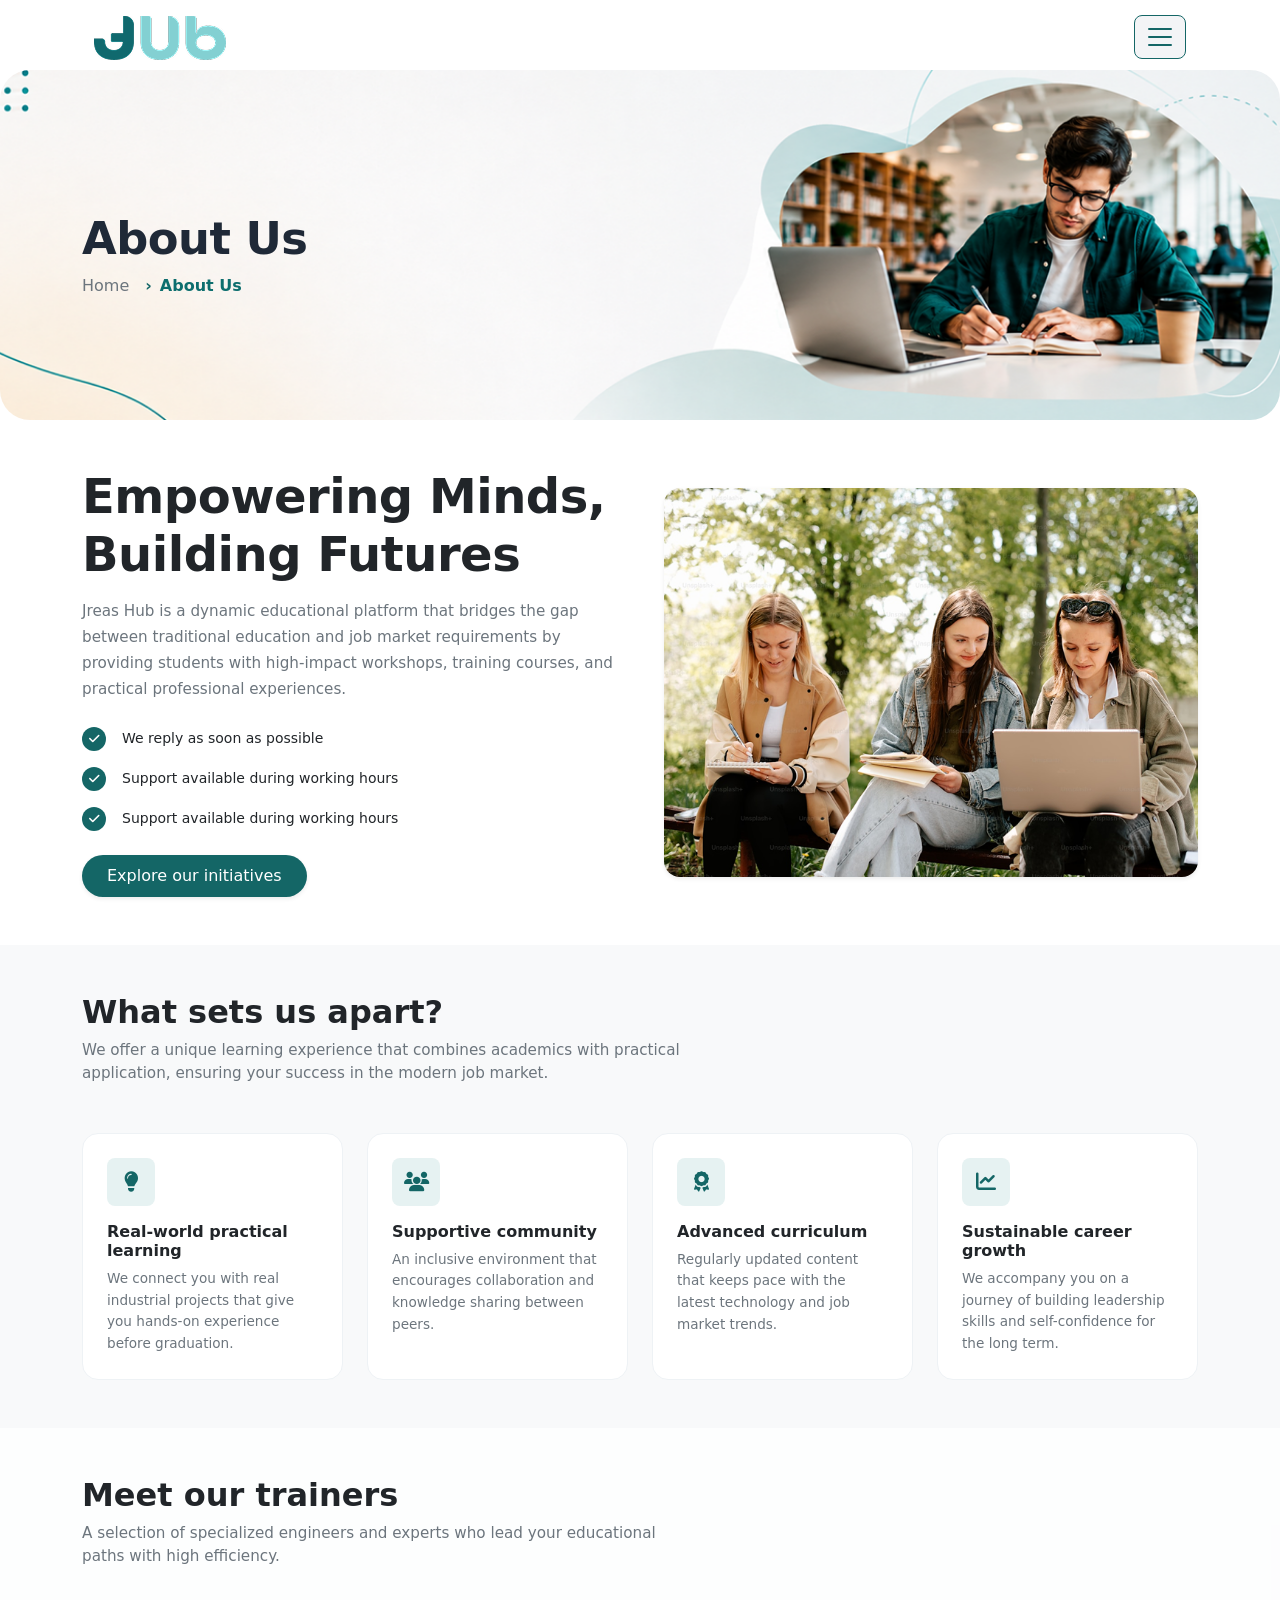
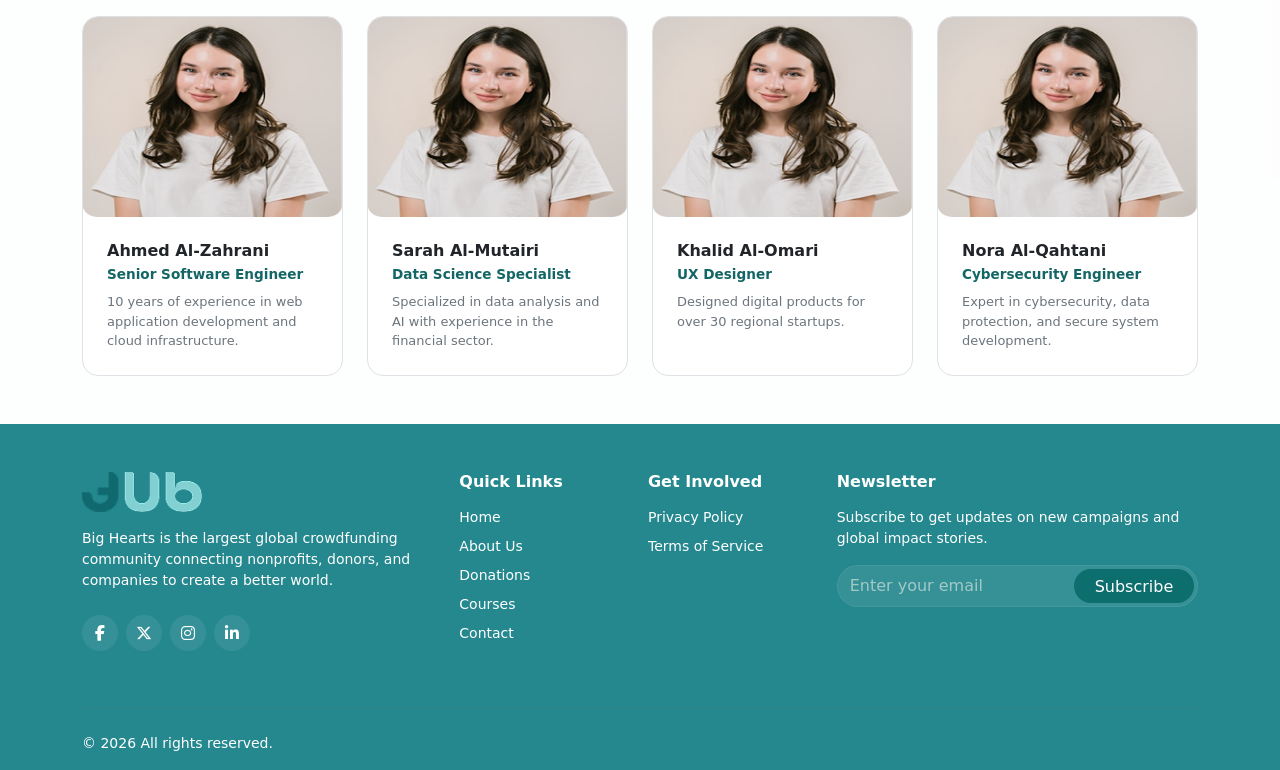
==== About.html @ 03d7b85f "laasst" ====
<!Doctype html>
<html>

<head>
	<title>JreasHub</title>
    <meta charset="utf-8">
    <link rel="stylesheet" href="https://cdnjs.cloudflare.com/ajax/libs/font-awesome/6.5.1/css/all.min.css" />
     <meta name="viewport"  content="width=device-width, initial-scale=1">
    <link rel="stylesheet" href="assets/css/bootstrap.min.css" type="text/css">
    	<link rel="stylesheet" href="assets/css/owl.carousel.min.css" type="text/css">

	<link rel="stylesheet" href="assets/css/style.css" type="text/css">

</head>

<body>
  <!-- back to top button-->
	<a class="backTop" href="##">
		<i class="fas fa-arrow-up"></i>
	</a>
  <!-- header Section -->
  <section class="header fixed-top ">
     <div class="container">
        <nav class="navbar navbar-expand-xxl navbar-dark">
          <div class="container-fluid">
            <a class="navbar-brand" href="index.html">
              <img src="assets/img/5 3.png" alt=""  class="d-inline-block align-text-top">
            </a>
            <button class="navbar-toggler" type="button" aria-label="Toggle navigation">
              <span class="navbar-toggler-icon"></span>
            </button>
            <div class="collapse navbar-collapse" id="navbarsExampleXxl">
              <ul class="navbar-nav m-auto mb-2 mb-xl-0">
                <li class="nav-item">
                  <a class="nav-link active" aria-current="page" href="index.html">Home</a>
                </li>
                <li class="nav-item">
                  <a class="nav-link" href="Donation.html">Donation</a>
                </li>
                <li class="nav-item dropdown">
                  <a 
                    class="nav-link dropdown-toggle custom-dropdown-toggle text-dark" 
                    href="#" 
                    id="servicesDropdown" 
                    role="button" 
                    data-bs-toggle="dropdown" 
                    aria-expanded="false"
                  >
                    Services
                    <i class="fa-solid fa-chevron-down ms-1 dropdown-icon" style="font-size: 0.8em;"></i>  
                  </a>
                  <ul class="dropdown-menu custom-dropdown-menu border-0 shadow-sm rounded-3" aria-labelledby="servicesDropdown">
                    <li><a class="dropdown-item py-2 px-3" href="cources.html">Courses</a></li>
                    <li><a class="dropdown-item py-2 px-3" href="workshops.html">Workshops</a></li>
                    <li><a class="dropdown-item py-2 px-3" href="university-training.html">University Training</a></li>
                    <li><a class="dropdown-item py-2 px-3" href="initiatives.html">Initiatives</a></li>
                  </ul>
                </li>
                <li class="nav-item">
                  <a class="nav-link" href="About.html">About Us</a>
                </li>
                <li class="nav-item">
                  <a class="nav-link" href="Contact.html">Contact</a>
                </li>
              
              </ul>
              <div class=" nav-icon d-flex align-items-center justify-content-center gap-3">
        
                <div class="search-container position-relative d-flex align-items-center">
                  <input type="text" class="search-input-field form-control rounded-pill ps-3 pe-4" id="searchInputField" placeholder="Search...">
                  
                  <button class="search-action-btn border-0 shadow-none" id="searchTriggerBtn" type="button" aria-label="Search">
                    <i class="fa-solid fa-magnifying-glass"></i>
                  </button>
                </div>

                  <!-- lan -->
                  <div class="dropdown language-dropdown">
                    <button class="lang-action-btn border-0 shadow-none dropdown-toggle" type="button" id="languageDropdown" data-bs-toggle="dropdown" aria-expanded="false" aria-label="Change Language">
                      <i class="fa-solid fa-globe"></i>
                    </button>
                    <ul class="dropdown-menu custom-lang-menu border-0 shadow-sm rounded-3 mt-2" aria-labelledby="languageDropdown">
                      <li><a class="dropdown-item py-1 px-2 fs-9" href="#">English</a></li>
                      <li><a class="dropdown-item py-1 px-2 fs-9" href="#">العربية</a></li>
                    </ul>
                  </div>
                  <!-- login/signup -->
                  <a href="#" class="d-flex align-items-center gap-2 text-decoration-none text-dark ms-1 me-2">
                    <img src="assets/img/Ellipse 1.png" alt="User Profile" class="rounded-circle object-fit-cover" >
                    <span class="fw-medium small">Sign in</span>
                  </a>

                  <!-- (Donate Button) -->
                  <a href="#" class="btn btn-teal px-4 py-2 rounded-pill fw-medium">
                    Donate
                  </a>

                </div>
            </div>
          </div>
        </nav>
     </div>
  </section>
<!--  -->
   <section class="courses-banner ">
      <div class="container">
        <div class="row align-items-center justify-content-between rounded-4 position-relative overflow-hidden">        
          <div class="col-lg-12">
            <h1>About Us </h1>
            <nav aria-label="breadcrumb">
              <ol class="breadcrumb mb-0">
                <li class="breadcrumb-item"><a href="index.html" class="text-decoration-none text-muted">Home</a></li>
                <li class="breadcrumb-item active text-teal fw-semibold" style="color: #146666;" aria-current="page">About Us</li>
              </ol>
            </nav>
          </div>
        </div>
      </div>
   </section>
<!--  -->
<section class="about-top py-5">
  <div class="container">
    <div class="row align-items-center justify-content-between g-5">
      
      <div class="col-lg-6">
        <h1 class="about-title fw-bold display-5 mb-3">
          Empowering Minds, Building Futures
        </h1>
        <p class="about-description mb-4">
          Jreas Hub is a dynamic educational platform that bridges the gap between traditional education and job market requirements by providing students with high-impact workshops, training courses, and practical professional experiences.
        </p>
        
        <ul class="about-features list-unstyled mb-4 d-flex flex-column gap-3">
          <li class="d-flex align-items-center gap-3">
            <span class="icon-check d-flex align-items-center justify-content-center rounded-circle text-white flex-shrink-0">
              <i class="fa-solid fa-check"></i>
            </span>
            <span class="feature-text fw-medium small">We reply as soon as possible</span>
          </li>
          <li class="d-flex align-items-center gap-3">
            <span class="icon-check d-flex align-items-center justify-content-center rounded-circle text-white flex-shrink-0">
              <i class="fa-solid fa-check"></i>
            </span>
            <span class="feature-text fw-medium small">Support available during working hours</span>
          </li>
          <li class="d-flex align-items-center gap-3">
            <span class="icon-check d-flex align-items-center justify-content-center rounded-circle text-white flex-shrink-0">
              <i class="fa-solid fa-check"></i>
            </span>
            <span class="feature-text fw-medium small">Support available during working hours</span>
          </li>
        </ul>

        <div>
          <a href="initiatives.html" class="btn about-explore-btn text-white px-4 py-2 rounded-pill fw-medium shadow-sm">
            Explore our initiatives
          </a>
        </div>
      </div>

      <div class="col-lg-6">
        <div class="about-image-wrapper position-relative">
          <img src="assets/img/Frame 1597883364.png" alt="Team working together" class="img-fluid rounded-4 shadow-sm w-100 object-fit-cover">
        </div>
      </div>

    </div>
  </div>
</section>
<!--  -->
<section class="card-about py-5 bg-light bg-opacity-25">
  <div class="container">
    
    <div class="mb-5">
      <h2 class="fw-bold text-dark mb-2">What sets us apart?</h2>
      <p class="text-muted" style="max-width: 600px; font-size: 0.95rem;">
        We offer a unique learning experience that combines academics with practical application, ensuring your success in the modern job market.
      </p>
    </div>

    <div class="row g-4">
      
      <div class="col-md-6 col-lg-3">
        <div class="feature-card bg-white rounded-4 p-4 border h-100 d-flex flex-column justify-content-between">
          <div>
            <div class="rounded-3 d-flex align-items-center justify-content-center mb-3" style="width: 48px; height: 48px; background-color: #e6f2f2; color: #146666;">
              <i class="fa-solid fa-lightbulb fs-5"></i>
            </div>
            <h5 class="fw-bold text-dark mb-2 fs-6">Real-world practical learning</h5>
            <p class="text-muted mb-0" style="font-size: 0.85rem; line-height: 1.6;">
              We connect you with real industrial projects that give you hands-on experience before graduation.
            </p>
          </div>
        </div>
      </div>

      <div class="col-md-6 col-lg-3">
        <div class="feature-card bg-white rounded-4 p-4 border h-100 d-flex flex-column justify-content-between">
          <div>
            <div class="rounded-3 d-flex align-items-center justify-content-center mb-3" style="width: 48px; height: 48px; background-color: #e6f2f2; color: #146666;">
              <i class="fa-solid fa-users fs-5"></i>
            </div>
            <h5 class="fw-bold text-dark mb-2 fs-6">Supportive community</h5>
            <p class="text-muted mb-0" style="font-size: 0.85rem; line-height: 1.6;">
              An inclusive environment that encourages collaboration and knowledge sharing between peers.
            </p>
          </div>
        </div>
      </div>

      <div class="col-md-6 col-lg-3">
        <div class="feature-card bg-white rounded-4 p-4 border h-100 d-flex flex-column justify-content-between">
          <div>
            <div class="rounded-3 d-flex align-items-center justify-content-center mb-3" style="width: 48px; height: 48px; background-color: #e6f2f2; color: #146666;">
              <i class="fa-solid fa-award fs-5"></i>
            </div>
            <h5 class="fw-bold text-dark mb-2 fs-6">Advanced curriculum</h5>
            <p class="text-muted mb-0" style="font-size: 0.85rem; line-height: 1.6;">
              Regularly updated content that keeps pace with the latest technology and job market trends.
            </p>
          </div>
        </div>
      </div>

      <div class="col-md-6 col-lg-3">
        <div class="feature-card bg-white rounded-4 p-4 border h-100 d-flex flex-column justify-content-between">
          <div>
            <div class="rounded-3 d-flex align-items-center justify-content-center mb-3" style="width: 48px; height: 48px; background-color: #e6f2f2; color: #146666;">
              <i class="fa-solid fa-chart-line fs-5"></i>
            </div>
            <h5 class="fw-bold text-dark mb-2 fs-6">Sustainable career growth</h5>
            <p class="text-muted mb-0" style="font-size: 0.85rem; line-height: 1.6;">
              We accompany you on a journey of building leadership skills and self-confidence for the long term.
            </p>
          </div>
        </div>
      </div>

    </div>
  </div>
</section>
<!--  -->
<section class="our-trainers py-5 bg-light bg-opacity-25">
  <div class="container">
    
    <div class="mb-5">
      <h2 class="fw-bold text-dark mb-2">Meet our trainers</h2>
      <p class="text-muted" style="max-width: 600px; font-size: 0.95rem;">
        A selection of specialized engineers and experts who lead your educational paths with high efficiency.
      </p>
    </div>

    <div class="row g-4">
      
      <div class="col-md-6 col-lg-3">
        <div class="feature-card bg-white rounded-4 overflow-hidden border h-100 d-flex flex-column justify-content-between">
          <div>
            <div class="trainer-img-wrapper" style="height: 200px; overflow: hidden;">
              <img src="assets/img/Frame 2147228908.png" alt="Ahmed Al-Zahrani" class="w-100 h-100 object-fit-cover">
            </div>
            <div class="p-4">
              <h5 class="fw-bold text-dark mb-1 fs-6">Ahmed Al-Zahrani</h5>
              <p class="mb-2" style="color: #146666; font-size: 0.85rem; font-weight: 600;">Senior Software Engineer</p>
              <p class="text-muted mb-0" style="font-size: 0.81rem; line-height: 1.5;">
                10 years of experience in web application development and cloud infrastructure.
              </p>
            </div>
          </div>
        </div>
      </div>

      <!-- المدربة الثانية -->
      <div class="col-md-6 col-lg-3">
        <div class="feature-card bg-white rounded-4 overflow-hidden border h-100 d-flex flex-column justify-content-between">
          <div>
            <div class="trainer-img-wrapper" style="height: 200px; overflow: hidden;">
              <img src="assets/img/Frame 2147228908.png" alt="Sarah Al-Mutairi" class="w-100 h-100 object-fit-cover">
            </div>
            <div class="p-4">
              <h5 class="fw-bold text-dark mb-1 fs-6">Sarah Al-Mutairi</h5>
              <p class="mb-2" style="color: #146666; font-size: 0.85rem; font-weight: 600;">Data Science Specialist</p>
              <p class="text-muted mb-0" style="font-size: 0.81rem; line-height: 1.5;">
                Specialized in data analysis and AI with experience in the financial sector.
              </p>
            </div>
          </div>
        </div>
      </div>

      <!-- المدرب الثالث -->
      <div class="col-md-6 col-lg-3">
        <div class="feature-card bg-white rounded-4 overflow-hidden border h-100 d-flex flex-column justify-content-between">
          <div>
            <div class="trainer-img-wrapper" style="height: 200px; overflow: hidden;">
              <img src="assets/img/Frame 2147228908.png" alt="Khalid Al-Omari" class="w-100 h-100 object-fit-cover">
            </div>
            <div class="p-4">
              <h5 class="fw-bold text-dark mb-1 fs-6">Khalid Al-Omari</h5>
              <p class="mb-2" style="color: #146666; font-size: 0.85rem; font-weight: 600;">UX Designer</p>
              <p class="text-muted mb-0" style="font-size: 0.81rem; line-height: 1.5;">
                Designed digital products for over 30 regional startups.
              </p>
            </div>
          </div>
        </div>
      </div>

      <!-- المدربة الرابعة -->
      <div class="col-md-6 col-lg-3">
        <div class="feature-card bg-white rounded-4 overflow-hidden border h-100 d-flex flex-column justify-content-between">
          <div>
            <div class="trainer-img-wrapper" style="height: 200px; overflow: hidden;">
              <img src="assets/img/Frame 2147228908.png" alt="Nora Al-Qahtani" class="w-100 h-100 object-fit-cover">
            </div>
            <div class="p-4">
              <h5 class="fw-bold text-dark mb-1 fs-6">Nora Al-Qahtani</h5>
              <p class="mb-2" style="color: #146666; font-size: 0.85rem; font-weight: 600;">Cybersecurity Engineer</p>
              <p class="text-muted mb-0" style="font-size: 0.81rem; line-height: 1.5;">
                Expert in cybersecurity, data protection, and secure system development.
              </p>
            </div>
          </div>
        </div>
      </div>

    </div>
  </div>
</section>
  <!-- footer -->
  <footer class="footer-section bg-dark-teal text-white pt-5 pb-3">
    <div class="container">
      <div class="row g-3 mb-5">
        
        <!-- العمود الأول: اللوجو والوصف -->
        <div class="col-lg-4 col-md-6">
          <div class="footer-brand mb-3 d-flex align-items-center gap-2">
            <img src="assets/img/5 3.png" alt="Pan Logo" height="40" class="object-fit-contain">
          </div>
          <p class="text-light-teal small mb-4 pe-lg-3">
            Big Hearts is the largest global crowdfunding community connecting nonprofits, donors, and companies to create a better world.
          </p>
          <!-- وسائل التواصل الاجتماعي -->
          <div class="d-flex gap-2">
            <a href="#" class="social-icon-btn"><i class="fa-brands fa-facebook-f"></i></a>
            <a href="#" class="social-icon-btn"><i class="fa-brands fa-x-twitter"></i></a>
            <a href="#" class="social-icon-btn"><i class="fa-brands fa-instagram"></i></a>
            <a href="#" class="social-icon-btn"><i class="fa-brands fa-linkedin-in"></i></a>
          </div>
        </div>

        <!-- العمود الثاني: روابط سريعة -->
        <div class="col-lg-2 col-md-6 col-6">
          <h5 class="fw-bold mb-3 text-white fs-6">Quick Links</h5>
          <ul class="list-unstyled footer-links small">
            <li class="mb-2"><a href="#">Home</a></li>
            <li class="mb-2"><a href="#">About Us</a></li>
            <li class="mb-2"><a href="#">Donations</a></li>
            <li class="mb-2"><a href="#">Courses</a></li>
            <li class="mb-2"><a href="#">Contact</a></li>
          </ul>
        </div>

        <!-- العمود الثالث: حملات التبرع / الدعم -->
        <div class="col-lg-2 col-md-6 col-6">
          <h5 class="fw-bold mb-3 text-white fs-6">Get Involved</h5>
          <ul class="list-unstyled footer-links small">
            <li class="mb-2"><a href="#">Privacy Policy</a></li>
            <li class="mb-2"><a href="#">Terms of Service</a></li>
          </ul>
        </div>

        <!-- العمود الرابع: النشرة البريدية -->
        <div class="col-lg-4 col-md-6">
          <h5 class="fw-bold mb-3 text-white fs-6">Newsletter</h5>
          <p class="text-light-teal small mb-3">
            Subscribe to get updates on new campaigns and global impact stories.
          </p>
          <form class="newsletter-form position-relative">
            <div class="input-group">
              <input type="email" class="form-control rounded-pill pe-5 py-2 small" placeholder="Enter your email" required>
              <button class="btn btn-teal rounded-pill position-absolute end-0 top-0 bottom-0 m-1 px-3" type="submit">
                Subscribe
              </button>
            </div>
          </form>
        </div>

      </div>

      <hr class="border-secondary opacity-25 my-4">

      <!-- شريط الحقوق السفلي -->
      <div class="row align-items-center small text-light-teal">
        <div class="col-md-6 text-center text-md-start mb-2 mb-md-0">
          &copy; 2026 All rights reserved.
        </div>
      </div>
    </div>
  </footer>
  <!-- footer -->
	<script src="assets/js/jquery3.3.1.js"></script>
	<script src="assets/js/bootstrap.min.js"></script>
  <script src="assets/js/owl.carousel.min.js"></script>
	<script src="assets/js/main.js"></script>
  <script src="assets/js/jquery3.3.1.js"></script>
<!-- 2. Bootstrap 5 Bundle CDN (يحل مشكلة الـ Popper نهائياً ويشغل الـ Dropdown) -->
<script src="https://cdn.jsdelivr.net/npm/bootstrap@5.3.3/dist/js/bootstrap.bundle.min.js"></script>

<!-- 3. ملفك الشخصي مع حماية تحميل العناصر -->
</body>

</html>
---- assets/css/style.css ----
body{
    direction: ltr;
     }
/* .bg-dark {
    --bs-bg-opacity: 1;
    background-color: rgba(var(--bs-dark-rgb), var(--bs-bg-opacity)) !important;
} */
 :root {
  --teal-color: #0d6e6e;
  --teal-hover: #0a5656;
  --sky-blue: #cbe5f7;
  --accent-yellow: #ffc107;
}
 .header .logo img{
    height:35px;
    width: 100px;
 }
 header .nav-icon  img{
  width:27 !important;
  height:27 !important;
 }
 .nav-icon button i{
  color:#1d1d1d;
 }
 
 .navbar-dark .navbar-nav a.nav-link {
    color: #000000;
    font-size: 16px;
    padding: 10px 20px;
    font-weight: normal;
 }
.navbar-dark .navbar-nav a.active{
 color:#10696E;
 font-weight:bold;
  }
  .dropdown-menu .dropdown-item {
  font-size: 0.9rem;
  transition: all 0.2s ease;
}

.dropdown-menu .dropdown-item:hover {
  background-color: #f8f9fa;
  color: var(--teal-brand, #0d6e6e);
}

.dropdown-menu .dropdown-item.text-danger:hover {
  background-color: #fff5f5;
  color: #dc3545 !important;
}.dropdown-menu {
  z-index: 1050 !important;
}
  /* الأيقونات */
.icon-btn:hover {
  color: var(--teal-brand) !important;
}

/* زر التبرع */
.btn-teal {
  background-color: var(--teal-brand);
  color: #ffffff;
  border: none;
  transition: background-color 0.2s ease, transform 0.2s ease;
}

.btn-teal:hover {
  background-color: var(--teal-hover);
  color: #ffffff;
}

/* ضبط السهم الخاص بـ Dropdown */
.dropdown-toggle::after {
  vertical-align: middle;
  margin-left: 0.3em;
}

.custom-badge {
  color: #0d6e6e;
}
.custom-badge {
  background: linear-gradient(90deg, #eef7f6 0%, #fef3cd 100%);
  border: 1px solid rgba(13, 110, 110, 0.08); /* إطار خفيف جداً لزيادة الوضوح */
}
.custom-badge i{
  color: #0d6e6e;
}

.HeroSection{
  padding-top:70px;
}
.HeroSection img{width:100%}
.hero-title {
  font-size: 68px;
  line-height: 1.15;
  letter-spacing: -0.5px;
}
.hero-title span {
  color:#10696E
}
.hero-text {
  font-size: 0.95rem;
  max-width: 440px;
  line-height: 1.5;
  color:#000000;
}

/* تنسيق الزر */
.btn-teal {
  background-color: #10696E;
  color: #ffffff;
  border: none;
  transition: all 0.3s ease;
}

.btn-teal:hover {
  background-color: #10696E;
  color: #ffffff;
}

/* تنسيقات البطاقة وإظهار الحدود الخفيفة */
.feature-card {
  border: 1px solid rgba(0, 0, 0, 0.06);
  transition: transform 0.2s ease, box-shadow 0.2s ease;
}

.feature-card:hover {
  transform: translateY(-2px);
  box-shadow: 0 8px 20px rgba(0, 0, 0, 0.06) !important;
}

/* أحجام الخطوط والتنسيقات الدقيقة */
.card-title {
  font-size: 0.95rem;
  line-height: 1.2;
}

.card-desc {
  font-size: 0.8rem;
  color: #6c757d;
  line-height: 1.35;
}

.icon-wrapper {
  display: flex;
  align-items: center;
  justify-content: center;
  flex-shrink: 0;
  color: #10696E;
}

/*  */
/* 

/* */ 
/* -------------------------------------------------- */
/* طبقات الخلفية المائلة المكدسة (Stacked Cards) */
/* -------------------------------------------------- */
.video-stack-wrapper {
  position: relative;
  width: 100%;
  max-width: 520px;
  margin: 0 auto;
  padding-bottom: 25px; /* لإتاحة مساحة لبروز الطبقات في الأسفل */
}

/* التنسيق الموحد لجميع الطبقات */
.stack-card, 
.main-video-card {
  border-radius: 24px;
  height: 320px;
}

.stack-card {
  position: absolute;
  top: 0;
  left: 0;
  width: 100%;
  transition: transform 0.3s ease;
}

/* الطبقة 1: الصفراء (الأبعد للخلف) */
.stack-yellow {
  background-color: var(--accent-yellow);
  transform: rotate(7deg) scale(1);
  transform-origin: bottom left;
  z-index: 1;
}

/* الطبقة 2: السماوية */
.stack-blue {
  background-color: var(--sky-blue);
  transform: rotate(4.5deg) scale(0.99);
  transform-origin: bottom left;
  z-index: 2;
}

/* الطبقة 3: الجنزاري/التيل */
.stack-teal {
  background-color: var(--teal-color);
  transform: rotate(2deg);
  transform-origin: bottom left;
  z-index: 3;
}

/* البطاقة الرئيسية المحتوية على الصورة */
.main-video-card {
  position: relative;
  z-index: 4;
  background-color: #f8f9fa;
}

/* زر الـ Play المتركز بالمنتصف */
.play-btn {
  position: absolute;
  top: 50%;
  left: 50%;
  transform: translate(-50%, -50%);
  width: 64px;
  height: 64px;
  border-radius: 50%;
  background-color: var(--teal-color);
  display: flex;
  align-items: center;
  justify-content: center;
  cursor: pointer;
  transition: transform 0.2s ease, background-color 0.2s ease;
}

.play-btn:hover {
  transform: translate(-50%, -50%) scale(1.1);
  background-color: var(--teal-hover);
}

/* استجابة الشاشات الصغيرة (Responsive) */
@media (max-width: 576px) {
  .stack-card, 
  .main-video-card {
    height: 240px;
    border-radius: 18px;
  }
  .play-btn {
    width: 50px;
    height: 50px;
  }
}


.text-teal {
  color: var(--teal-color) !important;
}

/*  */
/*  */
.service-card {
  border: 1px solid rgba(0, 0, 0, 0.08) !important;
  transition: transform 0.25s ease, box-shadow 0.25s ease;
}

.service-card:hover {
  transform: translateY(-4px);
  box-shadow: 0 12px 24px rgba(0, 0, 0, 0.08) !important;
}

/* ضبط ارتفاع الصورة وحوافها الدائرية من الأعلى */
.card-img-wrapper {
  height: 180px;
  overflow: hidden;
  border-top-left-radius: 1rem;
  border-top-right-radius: 1rem;
}

.card-img-wrapper img {
  width: 100%;
  height: 100%;
  object-fit: cover;
}

.icon-badge {
  width: 32px;
  height: 32px;
  border-radius: 8px;
  background-color: #eef7f6;
  display: flex;
  align-items: center;
  justify-content: center;
  flex-shrink: 0;
}

.extra-small {
  font-size: 0.75rem;
}

/* رابط Learn more والأسهم */
.learn-more-link {
  font-size: 0.875rem;
  transition: color 0.2s ease;
}

.learn-more-link i {
  transition: transform 0.2s ease;
}

.learn-more-link:hover i {
  transform: translateX(4px);
}
/*  */
/* 

*/
/* الألوان الأساسية */
:root {
  --gallery-bg: #fdf8f4; /* لون الخلفية الناعم الكريت/البيج */
  --teal-color: #0d6e6e;
  --dot-inactive: #a8d5d5;
}

/* تنسيق الحاوية الرئيسية للقسم */
.gallery-card-wrapper {
  background-image: url('../img/back.png'); 
  background-size: cover;      
  background-position: center;  
  background-repeat: no-repeat;
  border-radius:30px;
  padding:30px;}

/* الرسمة التجريدية في الزاوية العلوية اليمنى */
.gallery-bg-pattern {
  position: absolute;
  top: 0;
  right: 0;
  width: 280px;
  pointer-events: none;
  z-index: 0;
}

/* ضبط حجم وتناسب صندوق الصور */
.gallery-img-box {
  height: 280px;
  transition: transform 0.3s ease, box-shadow 0.3s ease;
}

.gallery-img-box:hover {
  transform: translateY(-4px);
  box-shadow: 0 10px 20px rgba(0, 0, 0, 0.08) !important;
}

/* نقاط الترقيم (Carousel Dots) */
.gallery-dots .dot {
  width: 8px;
  height: 8px;
  border-radius: 50%;
  background-color: var(--dot-inactive);
  cursor: pointer;
  transition: all 0.3s ease;
}

.gallery-dots .dot.active {
  background-color: var(--teal-color);
  width: 10px;
  height: 10px;
}

/* استجابة الشاشات الصغيرة (Responsive) */
@media (max-width: 767px) {
  .gallery-img-box {
    height: 220px;
  }
}

/* تنسيقات البطاقة والحدود */
.activity-card {
  border: 1px solid rgba(0, 0, 0, 0.06) !important;
  transition: transform 0.25s ease, box-shadow 0.25s ease;
}

.activity-card:hover {
  transform: translateY(-4px);
  box-shadow: 0 12px 24px rgba(0, 0, 0, 0.08) !important;
}

/* ضبط ارتفاع وتغطية الصور */
.card-img-wrapper {
  height: 170px;
  overflow: hidden;
}

.card-img-wrapper img {
  width: 100%;
  height: 100%;
  object-fit: cover;
}

/* أحجام وتنسيقات النصوص */
.card-title {
  font-size: 0.925rem;
  line-height: 1.35;
}

.card-desc {
  font-size: 0.8rem;
  line-height: 1.4;
  color: #6c757d;
}

.extra-small {
  font-size: 0.75rem;
}

/* -------------------------------------------------- */
/* ألوان البادجات المتنوعة (Soft Badges) */
/* -------------------------------------------------- */
.badge {
  font-weight: 500;
  font-size: 0.75rem;
}

/* أصفر خفيف */
.badge-yellow {
  background-color: #fef3d6;
}
.text-dark-yellow {
  color: #856404;
}

/* أزرق خفيف */
.badge-blue {
  background-color: #e8f4f8;
}
.text-dark-blue {
  color: #1d6a8a;
}

/* أخضر خفيف */
.badge-green {
  background-color: #d1f2d9;
}
.text-dark-green {
  color: #155724;
}

/* كريمي/بيج خفيف */
.badge-cream {
  background-color: #fcf4e8;
}

/*  */
/*  */
:root {
  --teal-color: #0d6e6e;
  --teal-hover: #0a5656;
}

.text-teal {
  color: var(--teal-color) !important;
}

.btn-teal {
  background-color: var(--teal-color);
  color: #ffffff;
  border: none;
  min-width: 120px;
  transition: all 0.3s ease;
}

.btn-teal:hover {
  background-color: var(--teal-hover);
  color: #ffffff;
}

/* -------------------------------------------------- */
/* التدرج الخلفي الهادئ للجانب الأيسر */
/* -------------------------------------------------- */
.banner-content-side {
  background: linear-gradient(135deg, #f0f7f6 0%, #ffffff 50%, #fffde8 100%);
  min-height: 450px;
}

.banner-heading {
  font-size: 1.85rem;
  letter-spacing: -0.3px;
}

.banner-desc {
  line-height: 1.5;
  color: #555555 !important;
  max-width: 480px;
}

.extra-small {
  font-size: 0.75rem;
  line-height: 1.2;
  display: block;
}

.max-w-stats {
  max-width: 420px;
}

/* رسم الأيادي التجريدية بالزاوية */
.top-left-pattern {
  top: 10px;
  left: 10px;
  width: 90px;
  opacity: 0.7;
}

/* ضبط ارتفاع الصورة في الشاشات الكبيرة */
.banner-image-side {
  height: 480px;
}

.banner-image-side img {
  object-position: center;
}

/* responsive */
@media (max-width: 991px) {
  .banner-image-side {
    height: 320px;
  }
  .banner-content-side {
    min-height: auto;
  }
}
:root {
  --teal-dark: #0f6466;      /* اللون الأخضر التيل الداكن للنموذج */
  --teal-light: #eef8f8;     /* لون خلفية كروت المعلومات الفاتحة */
  --teal-brand: #0d6e6e;     /* لون العناوين والأيقونات */
}

.text-teal {
  color: var(--teal-brand) !important;
}

.extra-small {
  font-size: 0.8rem;
}

/* بطاقات المعلومات الفاتحة */
.contact-info-card {
  background-color: var(--teal-light);
  border: 1px solid rgba(13, 110, 110, 0.08);
  transition: transform 0.2s ease;
}

.contact-info-card:hover {
  transform: translateY(-2px);
}

/* خلفية النموذج الجانبي الداكنة */
.contact-form-wrapper {
  background-color: var(--teal-dark);
}

/* تنسيق حقول الإدخال والأيقونات بالداخل */
.custom-input-group {
  background-color: rgba(255, 255, 255, 0.05);
  border: 1px solid rgba(255, 255, 255, 0.3);
  border-radius: 12px;
  overflow: hidden;
  transition: border-color 0.2s ease;
}

.custom-input-group:focus-within {
  border-color: #ffffff;
}

.custom-input {
  background-color: transparent !important;
  border: none !important;
  color: #ffffff !important;
  box-shadow: none !important;
  font-size: 0.9rem;
}

.custom-input::placeholder {
  color: rgba(255, 255, 255, 0.5) !important;
}

/* حقل الـ Textarea الخاص بالرسالة */
.custom-textarea {
  background-color: rgba(255, 255, 255, 0.05) !important;
  border: 1px solid rgba(255, 255, 255, 0.3) !important;
  border-radius: 12px !important;
  resize: none;
}

.custom-textarea:focus {
  border-color: #ffffff !important;
}

/* زر Send الأبيض */
.btn-send {
  background-color: #ffffff;
  color: var(--teal-dark);
  border: none;
  transition: background-color 0.2s ease, transform 0.2s ease;
}

.btn-send:hover {
  background-color: #f0f0f0;
  color: var(--teal-dark);
  transform: translateY(-1px);
}

/* Container styling for dots */
.owl-dots {
  display: flex !important;
  align-items: center;
  justify-content: center;
  gap: 12px;
  margin-top: 25px;
}

/* Base style for all dots */
.owl-dots .owl-dot {
  border: none !important;
  border-radius: 50% !important;
  outline: none !important;
  padding: 0 !important;
  transition: all 0.3s ease-in-out;
  background-color: #81b2b2 !important; /* اللون الباهت للنقاط العادية */
}

/* 1. النقطة النشطة (الكبيرة والداكنة) */
.owl-dots .owl-dot.active {
  width: 14px !important;
  height: 14px !important;
  background-color: #0d6e6e !important; /* اللون الداكن */
  opacity: 1 !important;
}

/* 2. النقطة الثانية (الحجم المتوسط) */
.owl-dots .owl-dot:nth-child(2) {
  width: 12px !important;
  height: 12px !important;
  opacity: 0.85 !important;
}

/* 3. النقطة الثالثة (الحجم الأصغر قليلاً) */
.owl-dots .owl-dot:nth-child(3) {
  width: 10px !important;
  height: 10px !important;
  opacity: 0.7 !important;
}

/* 4. النقطة الرابعة وما بعدها (الصغيرة جداً) */
.owl-dots .owl-dot:nth-child(n+4) {
  width: 7px !important;
  height: 7px !important;
  opacity: 0.5 !important;
}
/* ألوان الفوتر والروابط */
.bg-dark-teal {
  background-color: #24888e;
}
.text-light-teal {
  color: #ffffff !important;
}

/* تنسيق الروابط عند الحوم (Hover) */
.footer-links a {
  color: #ffffff !important;
  text-decoration: none;
  transition: color 0.2s ease-in-out, padding-left 0.2s ease-in-out;
  display: inline-block;
}

.footer-links a:hover {
  color: #ffffff;
  padding-left: 4px;
}

/* أزرار التواصل الاجتماعي */
.social-icon-btn {
  width: 36px;
  height: 36px;
  background-color: rgba(255, 255, 255, 0.08);
  color: #ffffff;
  border-radius: 50%;
  display: flex;
  align-items: center;
  justify-content: center;
  text-decoration: none;
  transition: all 0.3s ease;
}

.social-icon-btn:hover {
  background-color: #0d6e6e;
  color: #ffffff;
  transform: translateY(-3px);
}

/* مدخل النشرة البريدية */
.newsletter-form .form-control {
  background-color: rgba(255, 255, 255, 0.08);
  border: 1px solid rgba(255, 255, 255, 0.15);
  color: #ffffff;
}

.newsletter-form .form-control::placeholder {
  color: #a3c9c7;
}

.newsletter-form .form-control:focus {
  background-color: rgba(255, 255, 255, 0.12);
  border-color: #0d6e6e;
  box-shadow: none;
  color: #ffffff;
}
/* Container Layout */
.custom-select-container {
  display: flex;
  flex-direction: column;
  gap: 6px;
  width: 100%;
  max-width: 320px;
}

/* Optional Label Styling */
.select-label {
  font-size: 0.875rem;
  font-weight: 600;
  color: #374151;
}

/* Relative Wrapper for Custom SVG Arrow Placement */
.select-wrapper {
  position: relative;
  display: flex;
  align-items: center;
}

/* Custom Dropdown Arrow Icon */
.select-wrapper::after {
  content: "";
  position: absolute;
  right: 16px;
  width: 12px;
  height: 8px;
  background-image: url("data:image/svg+xml,%3Csvg xmlns='http://www.w3.org/2000/svg' viewBox='0 0 16 10'%3E%3Cpath fill='%230d6e6e' d='M8 10L0 0h16z'/%3E%3C/svg%3E");
  background-repeat: no-repeat;
  background-size: contain;
  pointer-events: none; /* Allows clicks to target the select element */
  transition: transform 0.2s ease-in-out;
}

/* Arrow Flip Effect when Active/Focused */
.select-wrapper:focus-within::after {
  transform: rotate(180deg);
}

/* Main <select> Styling */
select.custom-select {
  width: 100%;
  padding: 12px 40px 12px 16px; /* Extra padding-right prevents text overlapping the arrow */
  font-size: 0.95rem;
  font-weight: 500;
  color: #1f2937;
  background-color: #ffffff;
  border: 1.5px solid #d1d5db;
  border-radius: 8px;
  outline: none;
  cursor: pointer;
  
  /* Reset Default Native Browser Arrows */
  appearance: none;
  -webkit-appearance: none;
  -moz-appearance: none;
  
  transition: border-color 0.2s ease, box-shadow 0.2s ease;
}

/* Hover State */
select.custom-select:hover {
  border-color: #0d6e6e;
}

/* Focus State */
select.custom-select:focus {
  border-color: #0d6e6e;
  box-shadow: 0 0 0 4px rgba(13, 110, 110, 0.15);
}

/* Option List Items */
select.custom-select option {
  padding: 10px;
  background-color: #ffffff;
  color: #1f2937;
}

select.custom-select option:disabled {
  color: #9ca3af;
}
.dropdown-toggle::after {
    display:none;
}




.search-container {
  display: inline-flex;
  align-items: center;
}

.search-action-btn {
  width: 40px;
  height: 40px;
  border-radius: 50%;
  background-color: #f3f4f6;
  color: #4b5563;
  display: inline-flex;
  align-items: center;
  justify-content: center;
  transition: all 0.3s ease;
  cursor: pointer;
  z-index: 2;
}

.search-action-btn:hover {
  background-color: #0d6e6e;
  color: #ffffff;
}

.search-input-field {
  position: absolute;
  right: 0;
  width: 0;
  height: 40px;
  opacity: 0;
  visibility: hidden;
  transition: all 0.4s cubic-bezier(0.4, 0, 0.2, 1);
  border: 1.5px solid #0d6e6e;
  padding-right: 45px !important;
  font-size: 0.9rem;
  box-shadow: none !important;
  background-color: #ffffff;
}

.search-input-field.active {
  width: 240px;
  opacity: 1;
  visibility: visible;
}

/* تنسيقات القائمة عندما تكون في وضع الموبايل/الريسبونسيف */
@media (max-width: 1399.5px) { /* شاشات أقل من الـ XXL */
  .navbar-collapse {
    background-color: #ffffff; /* خلفية بيضاء واضحة للقائمة المنسدلة */
    position: absolute;
    top: 100%; /* تظهر تماماً تحت الـ Navbar الرئيسي */
    left: 0;
    width: 100%;
    padding: 20px;
    box-shadow: 0 15px 30px rgba(0, 0, 0, 0.08); /* ظل قوي لفصل القائمة عن محتوى الموقع */
    border-bottom: 3px solid #146666; /* خط تراكواز أنيق أسفل القائمة */
    border-radius: 0 0 16px 16px; /* حواف دافئة من الأسفل */
    max-height: 80vh; /* لضمان عدم خروج القائمة عن طول الشاشة */
    overflow-y: auto; /* إضافة سكرول داخلي إذا كانت العناصر كثيرة */
  }

  /* ترتيب العناصر داخل القائمة بشكل عمودي وأنيق */
  .navbar-nav {
    align-items: flex-start !important;
    gap: 12px !important;
    width: 100%;
    margin-bottom: 15px !important;
  }

  /* تنسيق الروابط داخل القائمة المتنقلة */
  .navbar-nav .nav-link {
    padding: 8px 12px;
    border-radius: 8px;
    width: 100%;
    transition: background-color 0.2s ease;
  }

  .navbar-nav .nav-link:hover {
    background-color: #f3f4f6;
    color: #146666 !important;
  }

  /* تنسيق قسم الأيقونات والأزرار (بحث، لغة، تسجيل دخول، تبرع) في الموبايل */
  .nav-icon {
    flex-direction: column;
    align-items: stretch !important;
    gap: 12px !important;
    width: 100%;
    padding-top: 15px;
    border-top: 1px solid #e5e7eb; /* خط فاصل بين الروابط والأزرار */
 
  }
  .hero-title {
    font-size: 40px;
    line-height: 1.15;
  }

  .nav-icon .btn-teal,
  .nav-icon a.d-flex {
    width: 100%;
    justify-content: center;
  }
}/* تنسيق زر الـ 3 شرطات (Navbar Toggler) */
.navbar-toggler {
  border: 1.5px solid #146666 !important; /* إطار بنفس لون التراكواز الأساسي */
  background-color: #f3f4f6 !important; /* خلفية خفيفة ومرتبة للزر */
  padding: 6px 10px !important;
  border-radius: 8px !important;
  transition: all 0.3s ease;
  box-shadow: none !important;
}

/* تغيير لون الشرطات الداخلية للزر (تغيير لون الأيقونة الافتراضية) */
.navbar-toggler-icon {
  background-image: url("data:image/svg+xml,%3csvg xmlns='http://www.w3.org/2000/svg' viewBox='0 0 30 30'%3e%3cpath stroke='%23146666' stroke-linecap='round' stroke-miterlimit='10' stroke-width='2' d='M4 7h22M4 15h22M4 23h22'/%3e%3c/svg%3e") !important;
}

/* تأثير عند المرور أو الضغط على الزر */
.navbar-toggler:hover {
  background-color: #146666 !important;
}

.navbar-toggler:hover .navbar-toggler-icon {
  background-image: url("data:image/svg+xml,%3csvg xmlns='http://www.w3.org/2000/svg' viewBox='0 0 30 30'%3e%3cpath stroke='%23ffffff' stroke-linecap='round' stroke-miterlimit='10' stroke-width='2' d='M4 7h22M4 15h22M4 23h22'/%3e%3c/svg%3e") !important;
}

 .backTop {
  position: fixed;
  width: 45px;
  height: 45px;
  border-radius: 8px;
  background: #146666; /* لون التراكواز الأساسي للموقع */
  color: white;
  text-align: center;
  right: 20px;
  bottom: 20px;
  border: 1px solid rgba(255, 255, 255, 0.3);
  font-size: 18px;
  line-height: 43px;
  z-index: 10;
  opacity: 0.7;
  transition: all 0.3s ease;
  display: none;
  cursor: pointer;
  box-shadow: 0 4px 10px rgba(20, 102, 102, 0.2);
}

.backTop:hover {
  color: white;
  background: #0f4f4f; /* درجة أغمق قليلاً من التراكواز عند المرور */
  opacity: 1;
  transform: translateY(-3px); /* حركة صعود خفيفة وأنيقة عند مرور الماوس */
}

.visible {
  display: block;
}
@media (max-width: 1399.5px) { /* شاشات أقل من الـ XXL */

.row1{
  margin-top:10px;
}
}
.scrollNavbar{
        background: #ffffff!important; 
    }

  .courses-banner{
  background-image: url('../img/b.png'); 
  background-size: cover;       
  background-position: center;  
  background-repeat: no-repeat;
  border-radius: 30px;
  padding-top: 20px;
  margin-top:70px;
  
  min-height: 350px; 
  display: flex;
  flex-direction: column;
  justify-content: center; 
  width:100%;
}
.breadcrumb-item + .breadcrumb-item::before {
  content: "›" !important;
  color: #146666 !important; 
  padding-left: 8px;
  padding-right: 8px;
  font-weight: bold;
}
@media (max-width: 768px) {
  .courses-banner {
  background-size: cover;       
    background-position: center !important;
    min-height: 220px !important; /*  */
  }
}
.courses-banner h1{
  font-size: 2.8rem;   
  color: #1f2937;   
  font-weight:600; 
  letter-spacing: -0.5px; /*  */
}

@media (max-width: 768px) {
  .courses-banner h1{
    font-size: 1rem !important;
  }
}

.learning-courses h2{
  font-size: 1.5rem;
}


.course-icon {
  width: 48px;
  height: 48px;
  min-width: 48px;
  background-color: #146666;  
  border-radius: 10px;
}


.learning-courses .card:hover{
  border-color: #146666 !important; /* لون التراكواز الأساسي للموقع */
  background-color: #f0f7f7;
  box-shadow: 0 6px 15px rgba(20, 102, 102, 0.08);
}

.learning-courses .card {
  transition: all 0.3s ease;
  background-color: #f4f8f8;
  border: 1px solid #c6dada;
  margin-top:20px !important;

}



.learning-courses .card:hover {
  border-color: #146666 !important;
  background-color: #f0f7f7 !important;
  box-shadow: 0 6px 15px rgba(20, 102, 102, 0.08) !important;
}

.learning-courses .card:hover .card-title,
.learning-courses .card:hover p {
  color: #146666 !important;
}

/*  */
/*  */
/* 
 /* */ 
 /*  */
 /* تنسيق فلاتر التبويب العلوية */
.custom-filter-tabs .nav-link {
  color: #4b5563;
  background-color: transparent;
  font-weight: 500;
  font-size: 0.95rem;
  transition: all 0.3s ease;
}

.custom-filter-tabs .nav-link.active {
  background-color: #146666 !important; /* لون التراكواز الأساسي للموقع */
  color: #ffffff !important;
}

.course-card {
  background-color: #ffffff;
  border: 1px solid #f3f4f6 !important;
  transition: all 0.3s ease;
}

.course-card:hover {
  transform: translateY(-5px);
  box-shadow: 0 10px 25px rgba(20, 102, 102, 0.1) !important;
  border-color: #146666 !important;
}

.course-link {
  transition: gap 0.2s ease;
}

.course-card:hover .course-link {
  gap: 8px !important; 
}
/*  */
/*  */
/*  */
/* تخصيص لون اللينك الأساسي وحركة السهم عند التحويم (Hover) */
.course-link {
  color: #146666 !important;
  transition: all 0.3s ease;
}

.course-link:hover {
  color: #0d4444 !important;
}

.course-link:hover i {
  transform: translateX(4px);
  transition: transform 0.2s ease-in-out;
}

.course-card {
  transition: transform 0.3s ease, box-shadow 0.3s ease;
}

.course-card:hover {
  transform: translateY(-5px);
  box-shadow: 0 .5rem 1rem rgba(0,0,0,.08) !important;
}
/*  */
/*  */
/* تنسيق الـ Modal وزواياه */
.modal-content {
  border-radius: 1.25rem !important;
}

/* تنسيق الحقول وعناصر الإدخال */
.modal .form-control {
  font-size: 0.875rem;
  box-shadow: none !important;
}

.modal .form-control:focus {
  border-color: #146666;
  background-color: #fff !important;
}

/* أيقونات حقول الإدخال الجانبية */
.modal .input-group-text {
  border-color: #dee2e6;
  color: #6c757d;
}

/* أزرار الـ Radio للنوع */
.modal .form-check-input:checked {
  background-color: #146666;
  border-color: #146666;
}

/* زر الـ Submit وتأثيره عند التحويم */
.modal button[type="submit"] {
  background-color: #146666;
  transition: background-color 0.2s ease;
}

.modal button[type="submit"]:hover {
  background-color: #0f4d4d;
}
/*  */
/*  */
/* تنسيقات training details */

.training-details-section {
  background-color: #f8f9fa;
}

.training-details-card {
  border-radius: 1.25rem;
  background-color: #ffffff;
}

.training-details-card .btn:hover {
  background-color: #0f4f4f !important;
}
/* تنسيقات بطاقات ما ستتعلمه (What You'll Learn) */
.training-details-card-item {
  background-color: #f4f7f6;
  border: 1px solid #e9edf0;
  transition: all 0.3s ease;
}

.training-details-card-item:hover {
  background-color: #ffffff;
  box-shadow: 0 10px 25px rgba(0, 0, 0, 0.05);
  transform: translateY(-3px);
}

.training-details-card-item .training-icon-wrapper {
  width: 24px;
  height: 24px;
  background-color: #146666;
}

.training-details-card-item .training-check-icon {
  font-size: 0.65rem;
}

.training-details-card-item .training-card-title {
  font-size: 0.9rem;
}

.training-details-card-item .training-card-text {
  font-size: 0.8rem;
}

/*  */
/*  */
/*  */
/*  */
/* تنسيقات قسم Meet Your Instructor */
.training-details-instructor .training-instructor-card {
  border-color: #e9edf0 !important;
  transition: all 0.3s ease;
}

.training-details-instructor .training-instructor-card:hover {
  box-shadow: 0 .5rem 1rem rgba(0, 0, 0, .075) !important;
}

/* تحكم بحجم صورة المحاضر دائرية الشكل */
.training-details-instructor .training-instructor-img-wrapper {
  width: 110px;
  height: 110px;
  flex-shrink: 0;
}

.training-details-instructor .training-instructor-name {
  font-size: 1.1rem;
}

.training-details-instructor .training-instructor-role {
  color: #146666;
  font-size: 0.875rem;
}

.training-details-instructor .training-instructor-rating {
  font-size: 0.8rem;
}

.training-details-instructor .training-instructor-bio {
  font-size: 0.825rem;
  line-height: 1.5;
}
/*  */
/*  */
/* تنسيقات قسم Why Your Contribution Matters */
.training-details-mission .training-mission-stat-card {
  background-color: #fcfcfc !important;
  border-color: #eef2f5 !important;
  transition: all 0.3s ease;
}

.training-details-mission .training-mission-stat-card:hover {
  transform: translateY(-3px);
  box-shadow: 0 .5rem 1rem rgba(0, 0, 0, .05) !important;
}

.training-details-mission .training-mission-title {
  font-size: 1.85rem;
}

/*  */
/*  */
.training-details-initiatives .training-initiative-card {
  background-color: #f7fafc;
  border: 1px solid transparent;
  transition: all 0.3s ease;
}

.training-details-initiatives .training-initiative-card-active {
  border-color: #146666 !important;
  background-color: #f8fbfa;
}

.training-details-initiatives .training-initiative-card:hover {
  border-color: #146666 !important;
  box-shadow: 0 .25rem .5rem rgba(0, 0, 0, .04);
}
/*  */
/* تنسيقات قسم Student Support Space */
.training-details-support .training-support-feature-card {
  border-color: #eef2f5 !important;
  transition: all 0.3s ease;
  padding:10px;
}

.training-details-support .training-support-feature-card:hover {
  border-color: #146666 !important;
  background-color: #f8fbfa !important;
}

.training-details-support .training-support-meta-bar {
  border-color: #eef2f5 !important;
}

.training-details-support .training-support-meta-bar .training-meta-icon {
  width: 32px;
  height: 32px;
  background-color: #f7fafc;
  display: flex;
  align-items: center;
  justify-content: center;
  border-radius: 50%;
  color: #146666 !important;
}
.training-details-initiatives .nav-link.active{
background:transparent !important;
border:0px #146666 !important;
}
/*  */

/* تنسيقات قسم التبرع */
.donation-section .donation-img-wrapper {
  border-color: #eef2f5 !important;
  transition: all 0.3s ease;
}

.donation-section .donation-img-wrapper:hover {
  transform: translateY(-3px);
  box-shadow: 0 .5rem 1rem rgba(0, 0, 0, .075) !important;
}

.donation-section .btn:hover {
  opacity: 0.9;
  transform: translateY(-2px);
  transition: all 0.2s ease;
}
/* تنسيقات قسم About Top */

.about-title {
  line-height: 1.2;
  color: var(--text-main, #212529);
  letter-spacing: -0.5px;
}

.about-description {
  line-height: 1.7;
  font-size: 0.95rem;
  color: #6c757d;
}

.about-features .icon-check {
  width: 24px;
  height: 24px;
  background-color: #146666;
  font-size: 0.75rem;
}

.about-features .feature-text {
  color:#212529 ;
}

.about-explore-btn {
  background-color: #146666;
  transition: all 0.3s ease;
}

.about-explore-btn:hover {
  background-color: #0f4f4f;
  transform: translateY(-2px);
}

.about-image-wrapper img {
  max-height: 400px;
}

/* تنسيقات قسم card-about وتأثير التمرير */
.card-about {
  background-color: var(--bg-secondary, #f8f9fa) !important;
  transition: background-color 0.3s ease;
}

.card-about .feature-card {
  background-color: var(--bg-card, #ffffff) !important;
  border-color: var(--border-color, #eef2f5) !important;
  transition: all 0.3s ease;
}

.card-about .feature-card:hover {
  transform: translateY(-5px);
  border-color: #146666 !important;
  box-shadow: 0 0.5rem 1.5rem rgba(20, 102, 102, 0.08) !important;
}

.card-about h2,
.card-about h5 {
  color: var(--text-main, #212529) !important;
}

.card-about p {
  color: var(--text-muted, #6c757d) !important;
}

.card-about .icon-box {
  background-color: #e6f2f2 !important;
  color: #146666 !important;
}


.card-about .feature-card {
  box-shadow: none !important;
  transition: all 0.35s ease-in-out !important;
  border: 1px solid #eef2f5 !important;
}

.card-about .feature-card:hover {
  transform: translateY(-7px) !important;
  box-shadow: 0 12px 24px rgba(20, 102, 102, 0.15) !important;
}
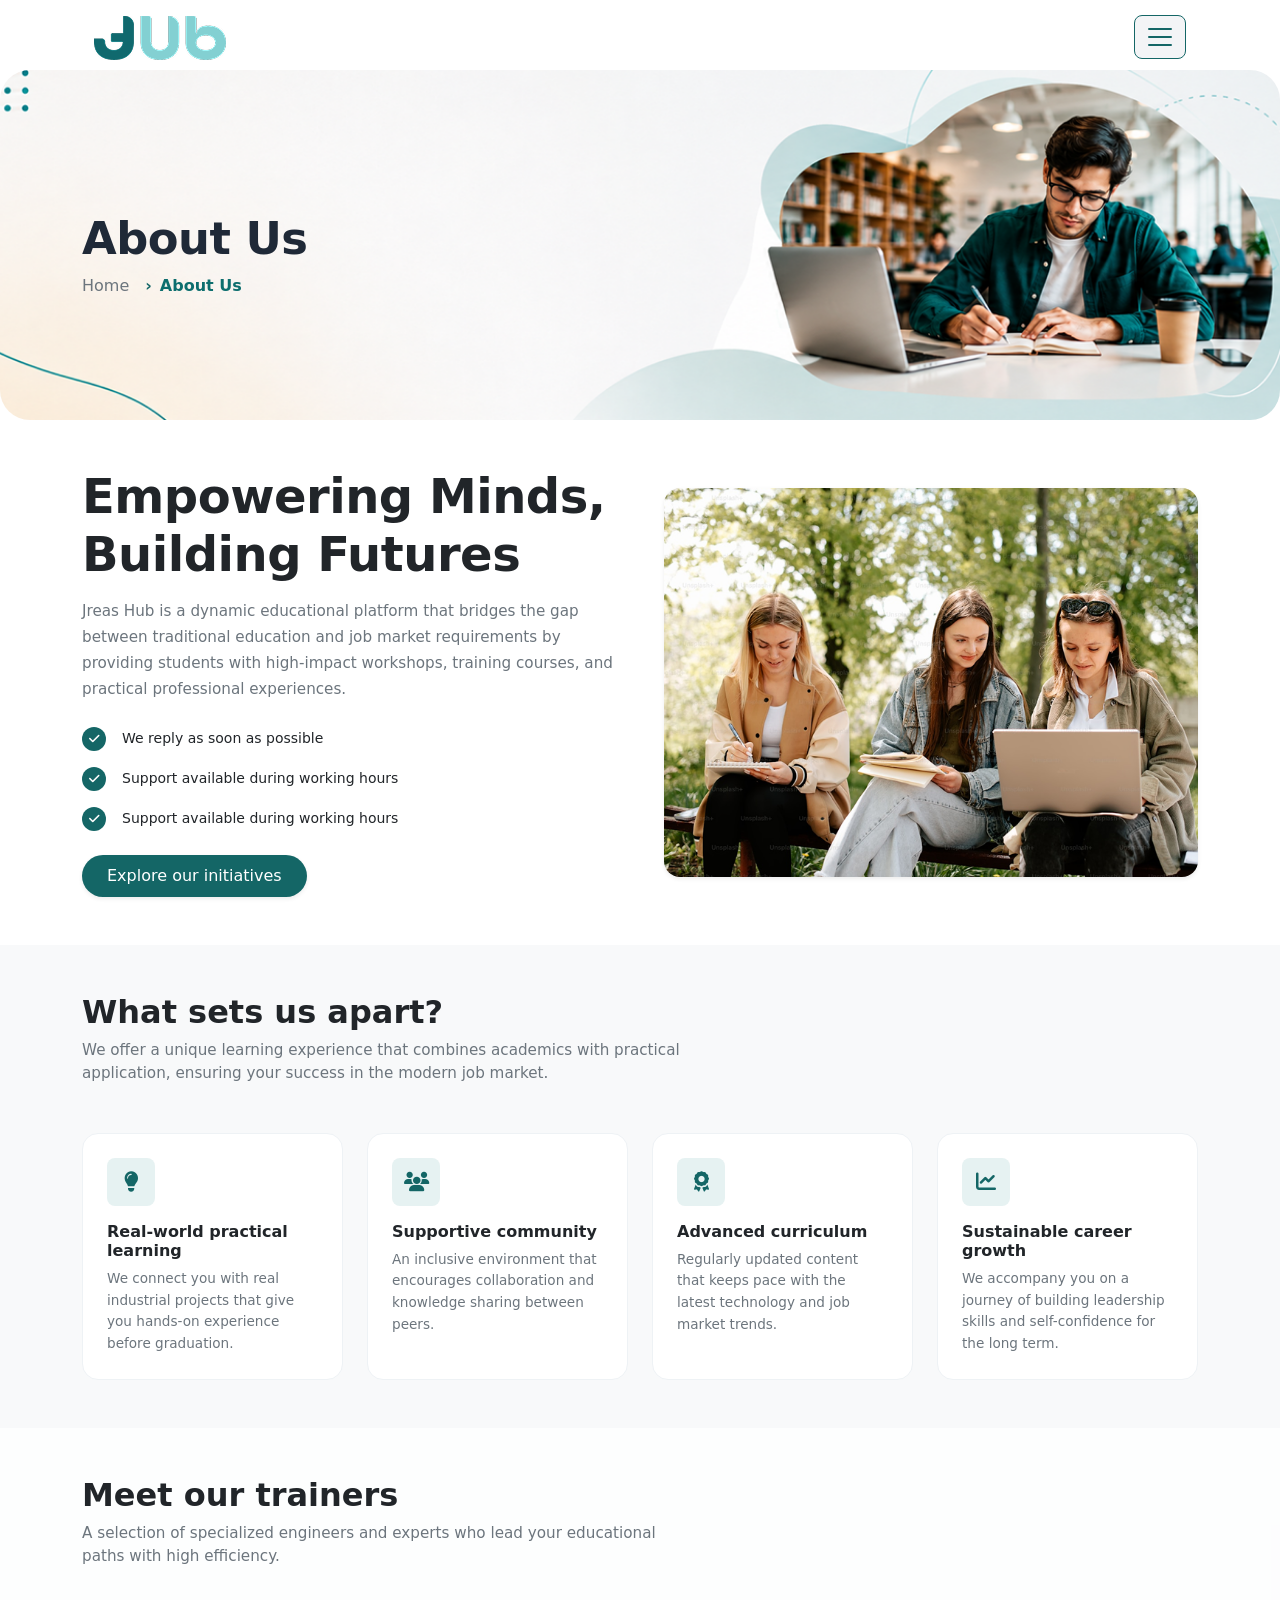
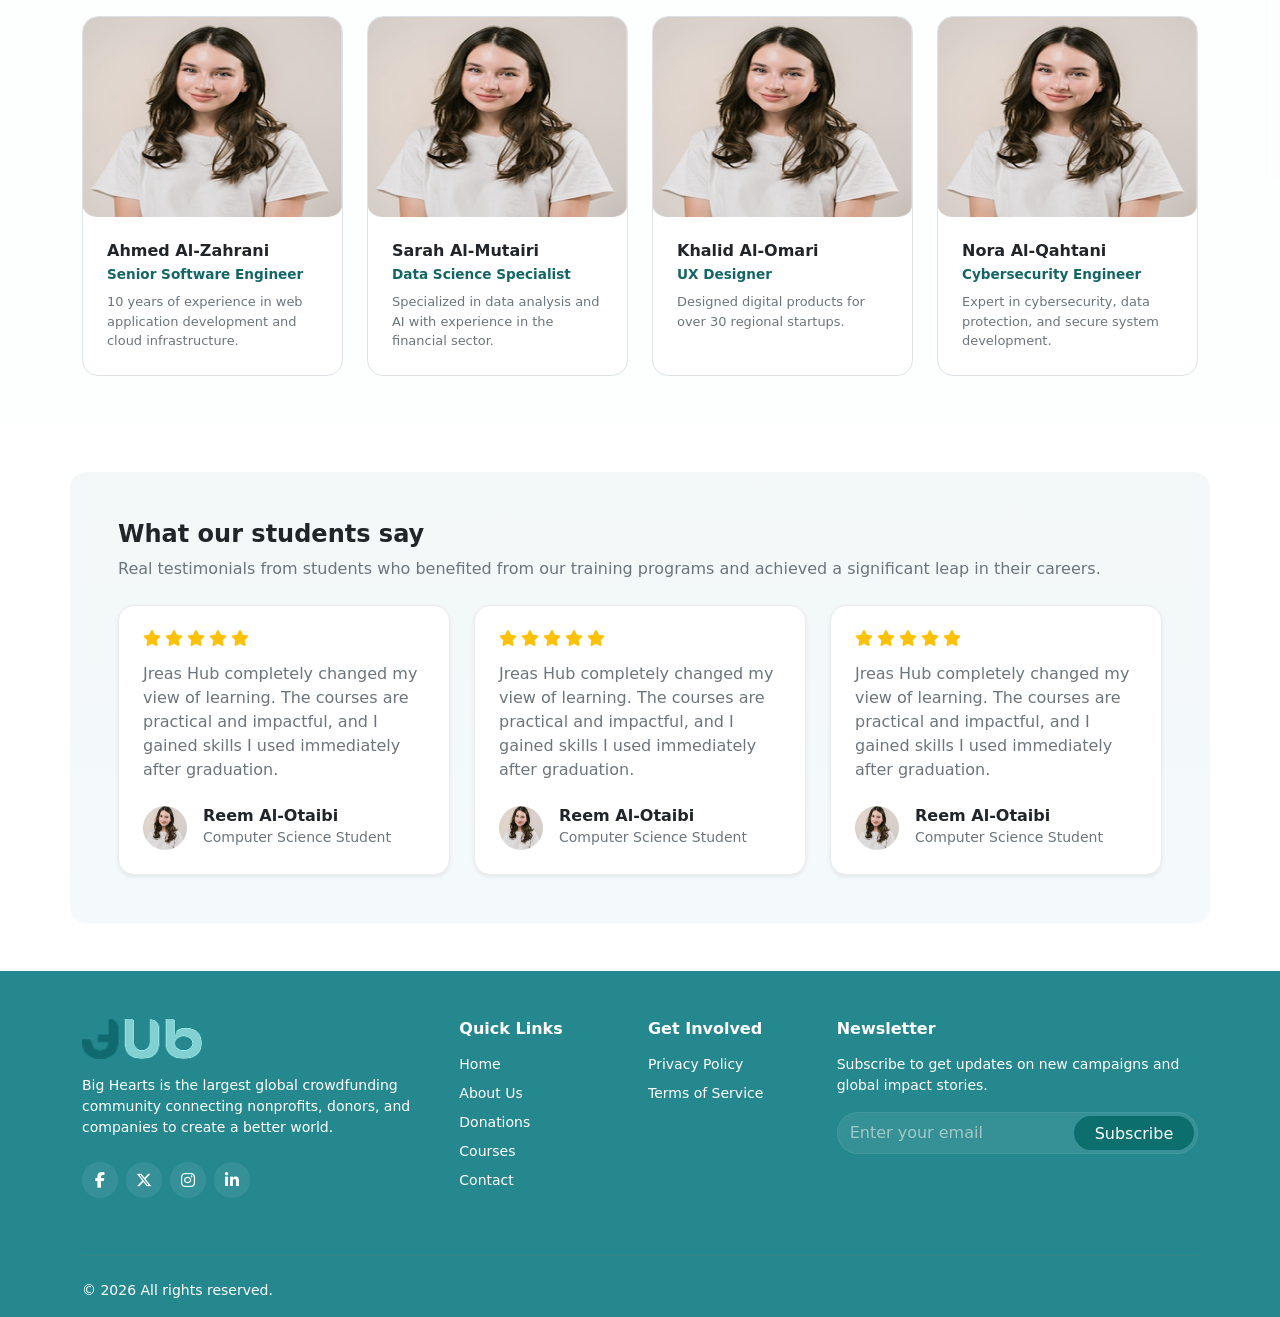
==== commit 3be9150f: "lassttttttttttttttttttttttt" ====
--- a/About.html
+++ b/About.html
@@ -326,6 +326,87 @@
     </div>
   </div>
 </section>
+<!--  -->
+<section class="Student-say container my-5 p-4 p-md-5 rounded-4" >
+    <div class="mb-4">
+        <h2 class="fw-bold fs-4 text-dark mb-2">What our students say</h2>
+        <p class="text-muted fs-6 mb-0">Real testimonials from students who benefited from our training programs and achieved a significant leap in their careers.</p>
+    </div>
+
+    <div class="row g-4">
+        <div class="col-md-4">
+            <div class="p-4 bg-white rounded-4 shadow-sm h-100 d-flex flex-column justify-content-between" style="border: 1px solid #eaecf0;">
+                <div>
+                    <div class="text-warning mb-3 d-flex gap-1 fs-6">
+                        <i class="fa-solid fa-star"></i>
+                        <i class="fa-solid fa-star"></i>
+                        <i class="fa-solid fa-star"></i>
+                        <i class="fa-solid fa-star"></i>
+                        <i class="fa-solid fa-star"></i>
+                    </div>
+                    <p class="text-secondary fs-6 mb-4">
+                        Jreas Hub completely changed my view of learning. The courses are practical and impactful, and I gained skills I used immediately after graduation.
+                    </p>
+                </div>
+                <div class="d-flex align-items-center gap-3">
+                    <img src="assets/img/Frame 2147228908.png" alt="Reem Al-Otaibi" class="rounded-circle" style="width: 44px; height: 44px; object-fit: cover;">
+                    <div>
+                        <h4 class="fs-6 fw-bold text-dark mb-0">Reem Al-Otaibi</h4>
+                        <span class="text-muted small">Computer Science Student</span>
+                    </div>
+                </div>
+            </div>
+        </div>
+
+        <div class="col-md-4">
+            <div class="p-4 bg-white rounded-4 shadow-sm h-100 d-flex flex-column justify-content-between" style="border: 1px solid #eaecf0;">
+                <div>
+                    <div class="text-warning mb-3 d-flex gap-1 fs-6">
+                        <i class="fa-solid fa-star"></i>
+                        <i class="fa-solid fa-star"></i>
+                        <i class="fa-solid fa-star"></i>
+                        <i class="fa-solid fa-star"></i>
+                        <i class="fa-solid fa-star"></i>
+                    </div>
+                    <p class="text-secondary fs-6 mb-4">
+                        Jreas Hub completely changed my view of learning. The courses are practical and impactful, and I gained skills I used immediately after graduation.
+                    </p>
+                </div>
+                <div class="d-flex align-items-center gap-3">
+                    <img src="assets/img/Frame 2147228908.png" alt="Reem Al-Otaibi" class="rounded-circle" style="width: 44px; height: 44px; object-fit: cover;">
+                    <div>
+                        <h4 class="fs-6 fw-bold text-dark mb-0">Reem Al-Otaibi</h4>
+                        <span class="text-muted small">Computer Science Student</span>
+                    </div>
+                </div>
+            </div>
+        </div>
+
+        <div class="col-md-4">
+            <div class="p-4 bg-white rounded-4 shadow-sm h-100 d-flex flex-column justify-content-between" style="border: 1px solid #eaecf0;">
+                <div>
+                    <div class="text-warning mb-3 d-flex gap-1 fs-6">
+                        <i class="fa-solid fa-star"></i>
+                        <i class="fa-solid fa-star"></i>
+                        <i class="fa-solid fa-star"></i>
+                        <i class="fa-solid fa-star"></i>
+                        <i class="fa-solid fa-star"></i>
+                    </div>
+                    <p class="text-secondary fs-6 mb-4">
+                        Jreas Hub completely changed my view of learning. The courses are practical and impactful, and I gained skills I used immediately after graduation.
+                    </p>
+                </div>
+                <div class="d-flex align-items-center gap-3">
+                    <img src="assets/img/Frame 2147228908.png" alt="Reem Al-Otaibi" class="rounded-circle" style="width: 44px; height: 44px; object-fit: cover;">
+                    <div>
+                        <h4 class="fs-6 fw-bold text-dark mb-0">Reem Al-Otaibi</h4>
+                        <span class="text-muted small">Computer Science Student</span>
+                    </div>
+                </div>
+            </div>
+        </div>
+    </div>
+</section>
   <!-- footer -->
   <footer class="footer-section bg-dark-teal text-white pt-5 pb-3">
     <div class="container">
--- a/assets/css/style.css
+++ b/assets/css/style.css
@@ -1401,4 +1401,10 @@
 .card-about .feature-card:hover {
   transform: translateY(-7px) !important;
   box-shadow: 0 12px 24px rgba(20, 102, 102, 0.15) !important;
-}+}
+
+.Student-say {
+    background: linear-gradient(180deg, #10696E0D 0%, #C9E2EE33 100%);
+}
+
+
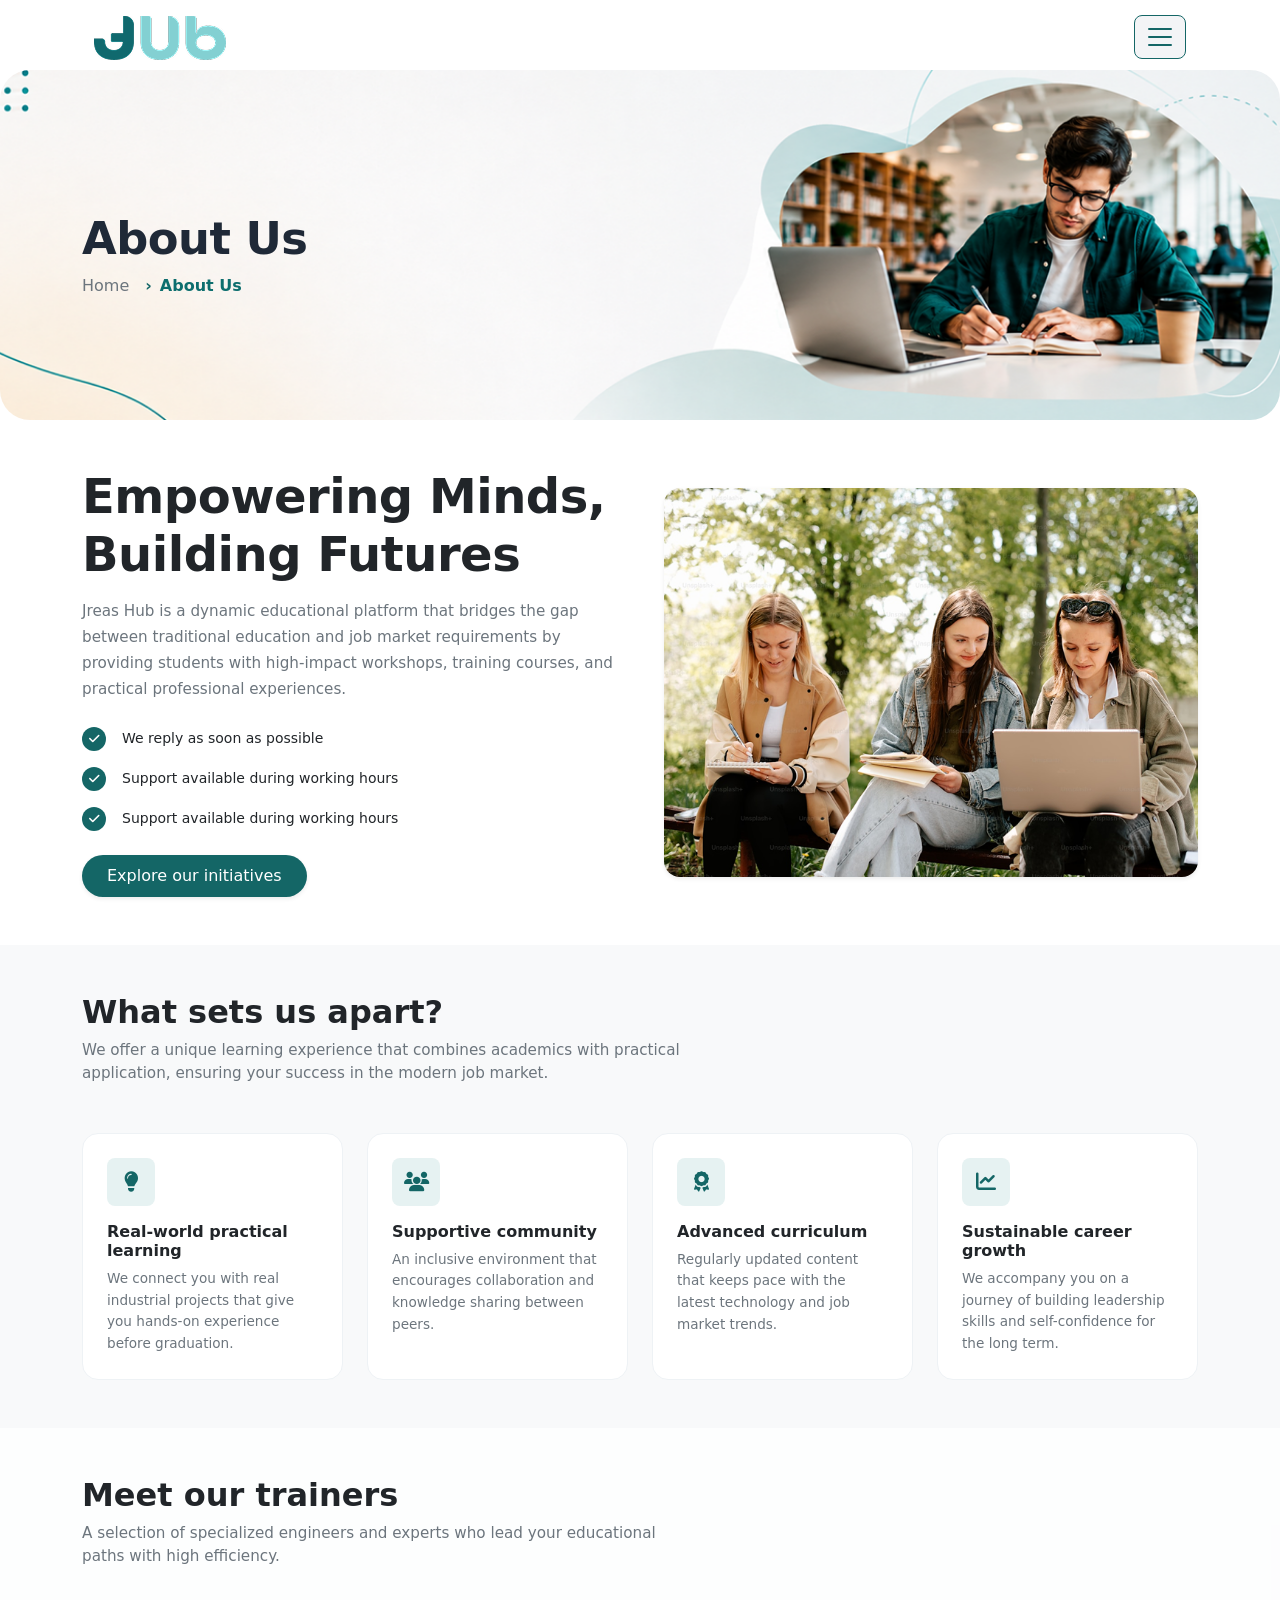
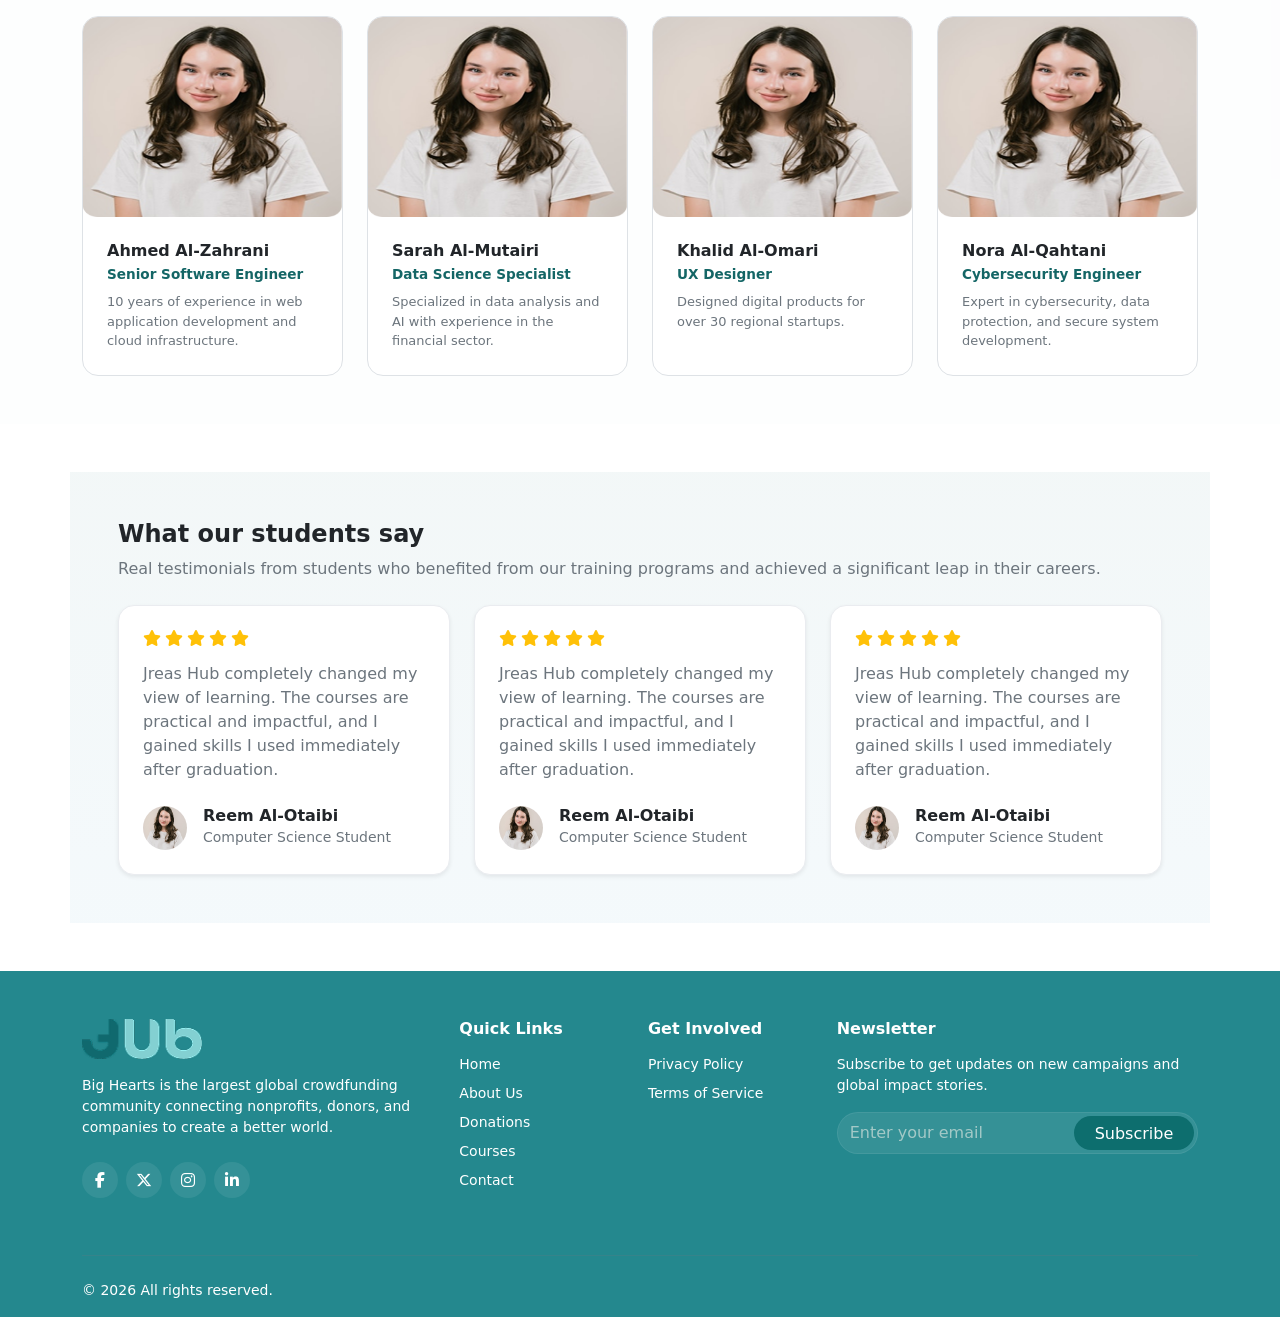
==== commit 944babb1: "last updates" ====
--- a/About.html
+++ b/About.html
@@ -245,23 +245,23 @@
     
     <div class="mb-5">
       <h2 class="fw-bold text-dark mb-2">Meet our trainers</h2>
-      <p class="text-muted" style="max-width: 600px; font-size: 0.95rem;">
+      <p class="trainer-desc text-muted">
         A selection of specialized engineers and experts who lead your educational paths with high efficiency.
       </p>
     </div>
 
     <div class="row g-4">
       
-      <div class="col-md-6 col-lg-3">
-        <div class="feature-card bg-white rounded-4 overflow-hidden border h-100 d-flex flex-column justify-content-between">
-          <div>
-            <div class="trainer-img-wrapper" style="height: 200px; overflow: hidden;">
+      <div class="col-md-3 col-lg-3">
+        <div class="trainer-card feature-card bg-white rounded-4 overflow-hidden border h-100 d-flex flex-column justify-content-between">
+          <div>
+            <div class="trainer-img-wrapper">
               <img src="assets/img/Frame 2147228908.png" alt="Ahmed Al-Zahrani" class="w-100 h-100 object-fit-cover">
             </div>
             <div class="p-4">
               <h5 class="fw-bold text-dark mb-1 fs-6">Ahmed Al-Zahrani</h5>
-              <p class="mb-2" style="color: #146666; font-size: 0.85rem; font-weight: 600;">Senior Software Engineer</p>
-              <p class="text-muted mb-0" style="font-size: 0.81rem; line-height: 1.5;">
+              <p class="trainer-role mb-2">Senior Software Engineer</p>
+              <p class="trainer-text text-muted mb-0">
                 10 years of experience in web application development and cloud infrastructure.
               </p>
             </div>
@@ -269,17 +269,16 @@
         </div>
       </div>
 
-      <!-- المدربة الثانية -->
-      <div class="col-md-6 col-lg-3">
-        <div class="feature-card bg-white rounded-4 overflow-hidden border h-100 d-flex flex-column justify-content-between">
-          <div>
-            <div class="trainer-img-wrapper" style="height: 200px; overflow: hidden;">
+      <div class="col-md-3 col-lg-3">
+        <div class="trainer-card feature-card bg-white rounded-4 overflow-hidden border h-100 d-flex flex-column justify-content-between">
+          <div>
+            <div class="trainer-img-wrapper">
               <img src="assets/img/Frame 2147228908.png" alt="Sarah Al-Mutairi" class="w-100 h-100 object-fit-cover">
             </div>
             <div class="p-4">
               <h5 class="fw-bold text-dark mb-1 fs-6">Sarah Al-Mutairi</h5>
-              <p class="mb-2" style="color: #146666; font-size: 0.85rem; font-weight: 600;">Data Science Specialist</p>
-              <p class="text-muted mb-0" style="font-size: 0.81rem; line-height: 1.5;">
+              <p class="trainer-role mb-2">Data Science Specialist</p>
+              <p class="trainer-text text-muted mb-0">
                 Specialized in data analysis and AI with experience in the financial sector.
               </p>
             </div>
@@ -287,17 +286,16 @@
         </div>
       </div>
 
-      <!-- المدرب الثالث -->
-      <div class="col-md-6 col-lg-3">
-        <div class="feature-card bg-white rounded-4 overflow-hidden border h-100 d-flex flex-column justify-content-between">
-          <div>
-            <div class="trainer-img-wrapper" style="height: 200px; overflow: hidden;">
+      <div class="col-md-3 col-lg-3">
+        <div class="trainer-card feature-card bg-white rounded-4 overflow-hidden border h-100 d-flex flex-column justify-content-between">
+          <div>
+            <div class="trainer-img-wrapper">
               <img src="assets/img/Frame 2147228908.png" alt="Khalid Al-Omari" class="w-100 h-100 object-fit-cover">
             </div>
             <div class="p-4">
               <h5 class="fw-bold text-dark mb-1 fs-6">Khalid Al-Omari</h5>
-              <p class="mb-2" style="color: #146666; font-size: 0.85rem; font-weight: 600;">UX Designer</p>
-              <p class="text-muted mb-0" style="font-size: 0.81rem; line-height: 1.5;">
+              <p class="trainer-role mb-2">UX Designer</p>
+              <p class="trainer-text text-muted mb-0">
                 Designed digital products for over 30 regional startups.
               </p>
             </div>
@@ -305,17 +303,16 @@
         </div>
       </div>
 
-      <!-- المدربة الرابعة -->
-      <div class="col-md-6 col-lg-3">
-        <div class="feature-card bg-white rounded-4 overflow-hidden border h-100 d-flex flex-column justify-content-between">
-          <div>
-            <div class="trainer-img-wrapper" style="height: 200px; overflow: hidden;">
+      <div class="col-md-3 col-lg-3">
+        <div class="trainer-card feature-card bg-white rounded-4 overflow-hidden border h-100 d-flex flex-column justify-content-between">
+          <div>
+            <div class="trainer-img-wrapper">
               <img src="assets/img/Frame 2147228908.png" alt="Nora Al-Qahtani" class="w-100 h-100 object-fit-cover">
             </div>
             <div class="p-4">
               <h5 class="fw-bold text-dark mb-1 fs-6">Nora Al-Qahtani</h5>
-              <p class="mb-2" style="color: #146666; font-size: 0.85rem; font-weight: 600;">Cybersecurity Engineer</p>
-              <p class="text-muted mb-0" style="font-size: 0.81rem; line-height: 1.5;">
+              <p class="trainer-role mb-2">Cybersecurity Engineer</p>
+              <p class="trainer-text text-muted mb-0">
                 Expert in cybersecurity, data protection, and secure system development.
               </p>
             </div>
@@ -327,7 +324,7 @@
   </div>
 </section>
 <!--  -->
-<section class="Student-say container my-5 p-4 p-md-5 rounded-4" >
+<section class="Student-say container my-5 p-4 p-md-5 ">
     <div class="mb-4">
         <h2 class="fw-bold fs-4 text-dark mb-2">What our students say</h2>
         <p class="text-muted fs-6 mb-0">Real testimonials from students who benefited from our training programs and achieved a significant leap in their careers.</p>
@@ -335,7 +332,7 @@
 
     <div class="row g-4">
         <div class="col-md-4">
-            <div class="p-4 bg-white rounded-4 shadow-sm h-100 d-flex flex-column justify-content-between" style="border: 1px solid #eaecf0;">
+            <div class="student-card p-4 bg-white rounded-4 shadow-sm h-100 d-flex flex-column justify-content-between">
                 <div>
                     <div class="text-warning mb-3 d-flex gap-1 fs-6">
                         <i class="fa-solid fa-star"></i>
@@ -349,7 +346,7 @@
                     </p>
                 </div>
                 <div class="d-flex align-items-center gap-3">
-                    <img src="assets/img/Frame 2147228908.png" alt="Reem Al-Otaibi" class="rounded-circle" style="width: 44px; height: 44px; object-fit: cover;">
+                    <img src="assets/img/Frame 2147228908.png" alt="Reem Al-Otaibi" class="student-img rounded-circle">
                     <div>
                         <h4 class="fs-6 fw-bold text-dark mb-0">Reem Al-Otaibi</h4>
                         <span class="text-muted small">Computer Science Student</span>
@@ -359,7 +356,7 @@
         </div>
 
         <div class="col-md-4">
-            <div class="p-4 bg-white rounded-4 shadow-sm h-100 d-flex flex-column justify-content-between" style="border: 1px solid #eaecf0;">
+            <div class="student-card p-4 bg-white rounded-4 shadow-sm h-100 d-flex flex-column justify-content-between">
                 <div>
                     <div class="text-warning mb-3 d-flex gap-1 fs-6">
                         <i class="fa-solid fa-star"></i>
@@ -373,7 +370,7 @@
                     </p>
                 </div>
                 <div class="d-flex align-items-center gap-3">
-                    <img src="assets/img/Frame 2147228908.png" alt="Reem Al-Otaibi" class="rounded-circle" style="width: 44px; height: 44px; object-fit: cover;">
+                    <img src="assets/img/Frame 2147228908.png" alt="Reem Al-Otaibi" class="student-img rounded-circle">
                     <div>
                         <h4 class="fs-6 fw-bold text-dark mb-0">Reem Al-Otaibi</h4>
                         <span class="text-muted small">Computer Science Student</span>
@@ -383,7 +380,7 @@
         </div>
 
         <div class="col-md-4">
-            <div class="p-4 bg-white rounded-4 shadow-sm h-100 d-flex flex-column justify-content-between" style="border: 1px solid #eaecf0;">
+            <div class="student-card p-4 bg-white rounded-4 shadow-sm h-100 d-flex flex-column justify-content-between">
                 <div>
                     <div class="text-warning mb-3 d-flex gap-1 fs-6">
                         <i class="fa-solid fa-star"></i>
@@ -397,7 +394,7 @@
                     </p>
                 </div>
                 <div class="d-flex align-items-center gap-3">
-                    <img src="assets/img/Frame 2147228908.png" alt="Reem Al-Otaibi" class="rounded-circle" style="width: 44px; height: 44px; object-fit: cover;">
+                    <img src="assets/img/Frame 2147228908.png" alt="Reem Al-Otaibi" class="student-img rounded-circle">
                     <div>
                         <h4 class="fs-6 fw-bold text-dark mb-0">Reem Al-Otaibi</h4>
                         <span class="text-muted small">Computer Science Student</span>
--- a/assets/css/style.css
+++ b/assets/css/style.css
@@ -1402,9 +1402,44 @@
   transform: translateY(-7px) !important;
   box-shadow: 0 12px 24px rgba(20, 102, 102, 0.15) !important;
 }
+.our-trainers .trainer-desc {
+    max-width: 600px;
+    font-size: 0.95rem;
+}
+
+.our-trainers .trainer-img-wrapper {
+    height: 200px;
+    overflow: hidden;
+}
+
+.our-trainers .trainer-role {
+    color: #146666;
+    font-size: 0.85rem;
+    font-weight: 600;
+}
+
+.our-trainers .trainer-text {
+    font-size: 0.81rem;
+    line-height: 1.5;
+}
 
 .Student-say {
     background: linear-gradient(180deg, #10696E0D 0%, #C9E2EE33 100%);
 }
 
 
+.Student-say .student-card {
+    border: 1px solid #eaecf0 !important;
+    transition: transform 0.2s ease, box-shadow 0.2s ease;
+}
+
+.Student-say .student-card:hover {
+    transform: translateY(-4px);
+    box-shadow: 0 10px 25px rgba(0, 0, 0, 0.06) !important;
+}
+
+.Student-say .student-img {
+    width: 44px;
+    height: 44px;
+    object-fit: cover;
+}
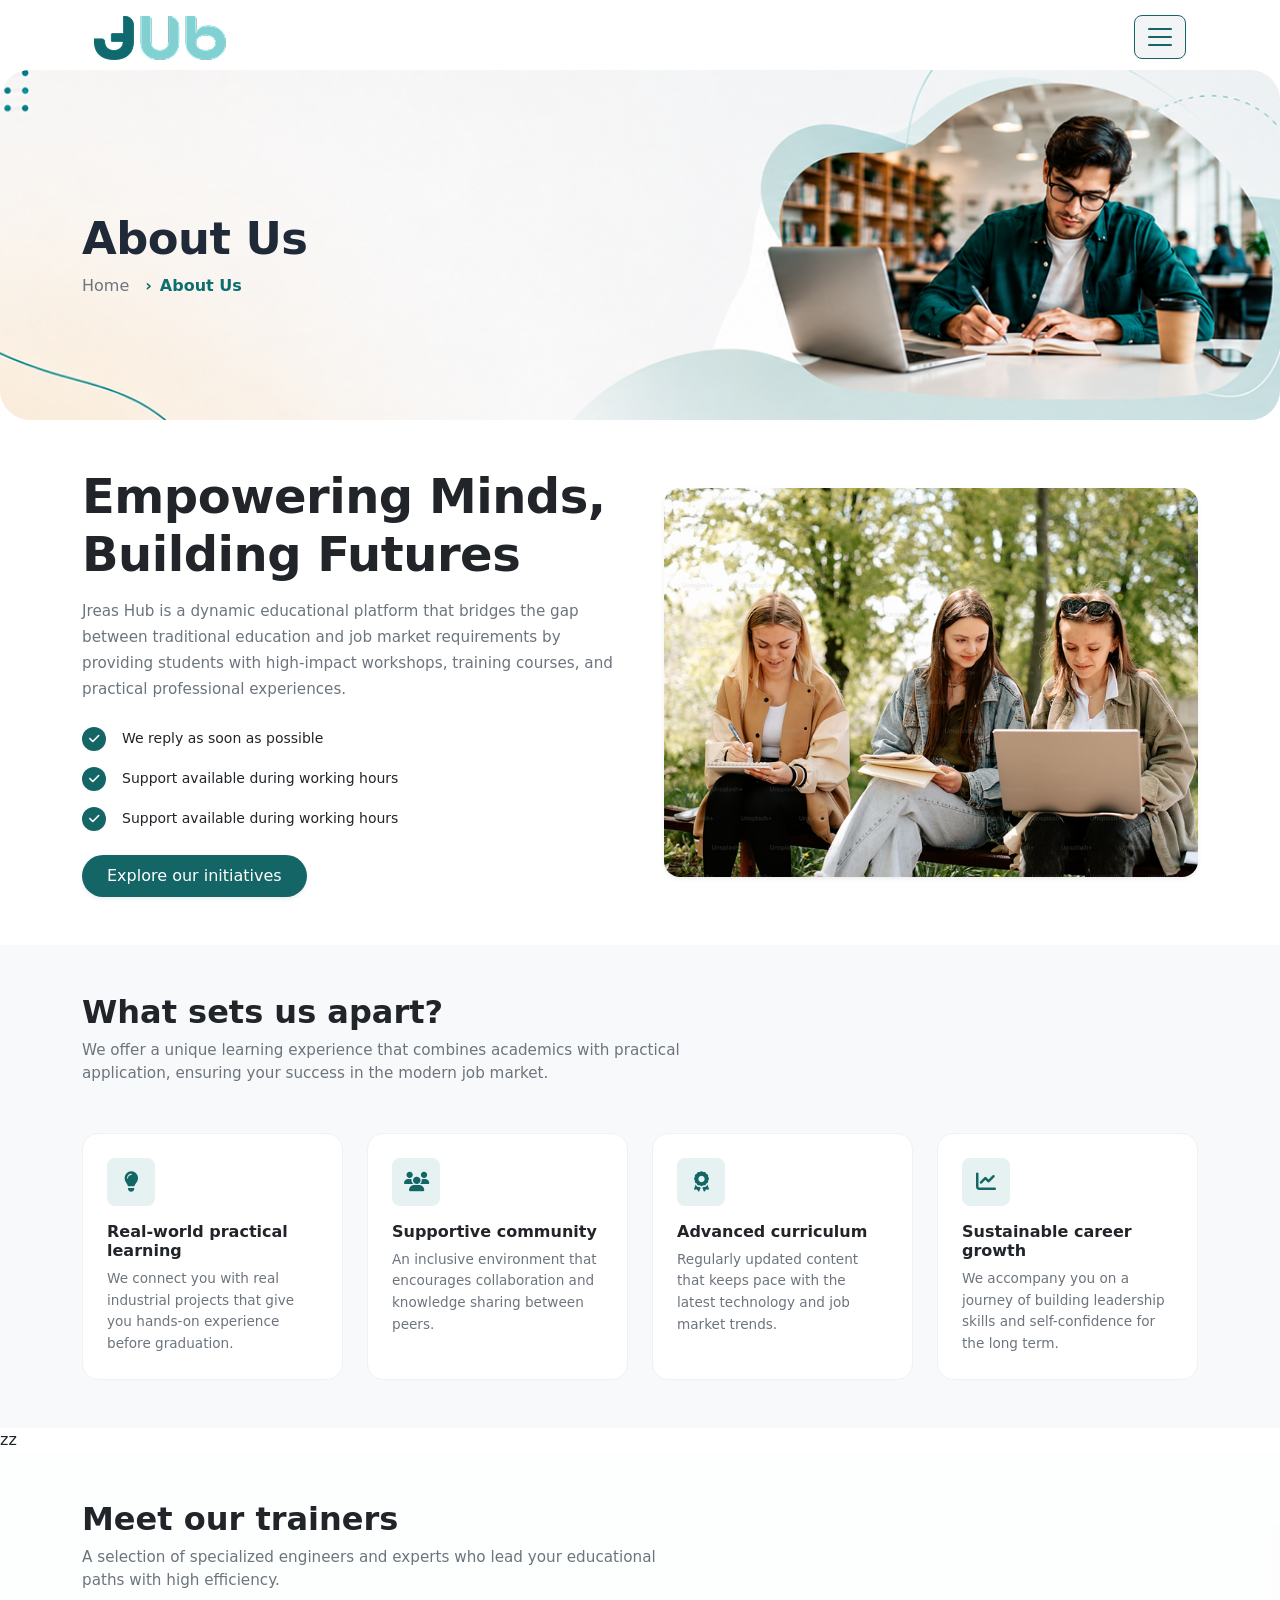
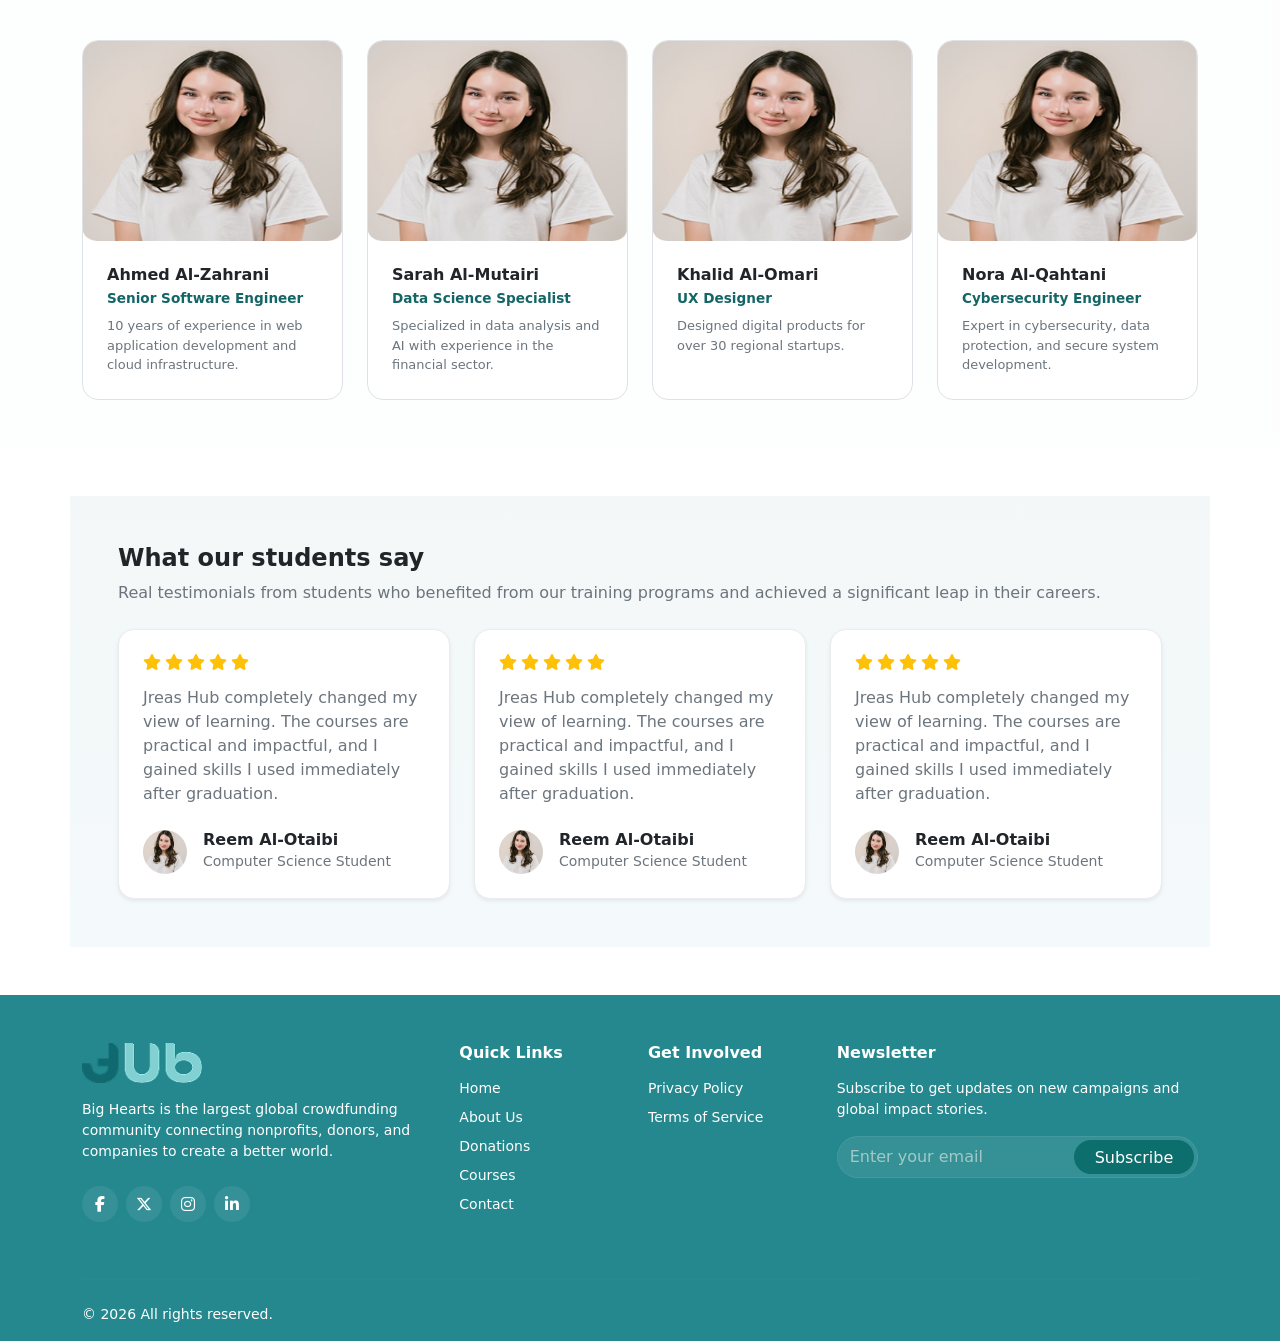
==== commit 2fe85403: "last update now" ====
--- a/About.html
+++ b/About.html
@@ -53,7 +53,7 @@
                     <li><a class="dropdown-item py-2 px-3" href="cources.html">Courses</a></li>
                     <li><a class="dropdown-item py-2 px-3" href="workshops.html">Workshops</a></li>
                     <li><a class="dropdown-item py-2 px-3" href="university-training.html">University Training</a></li>
-                    <li><a class="dropdown-item py-2 px-3" href="initiatives.html">Initiatives</a></li>
+                    <li><a class="dropdown-item py-2 px-3" href="Initiatives.html">Initiatives</a></li>
                   </ul>
                 </li>
                 <li class="nav-item">
@@ -239,7 +239,7 @@
     </div>
   </div>
 </section>
-<!--  -->
+<!--  -->zz
 <section class="our-trainers py-5 bg-light bg-opacity-25">
   <div class="container">
     
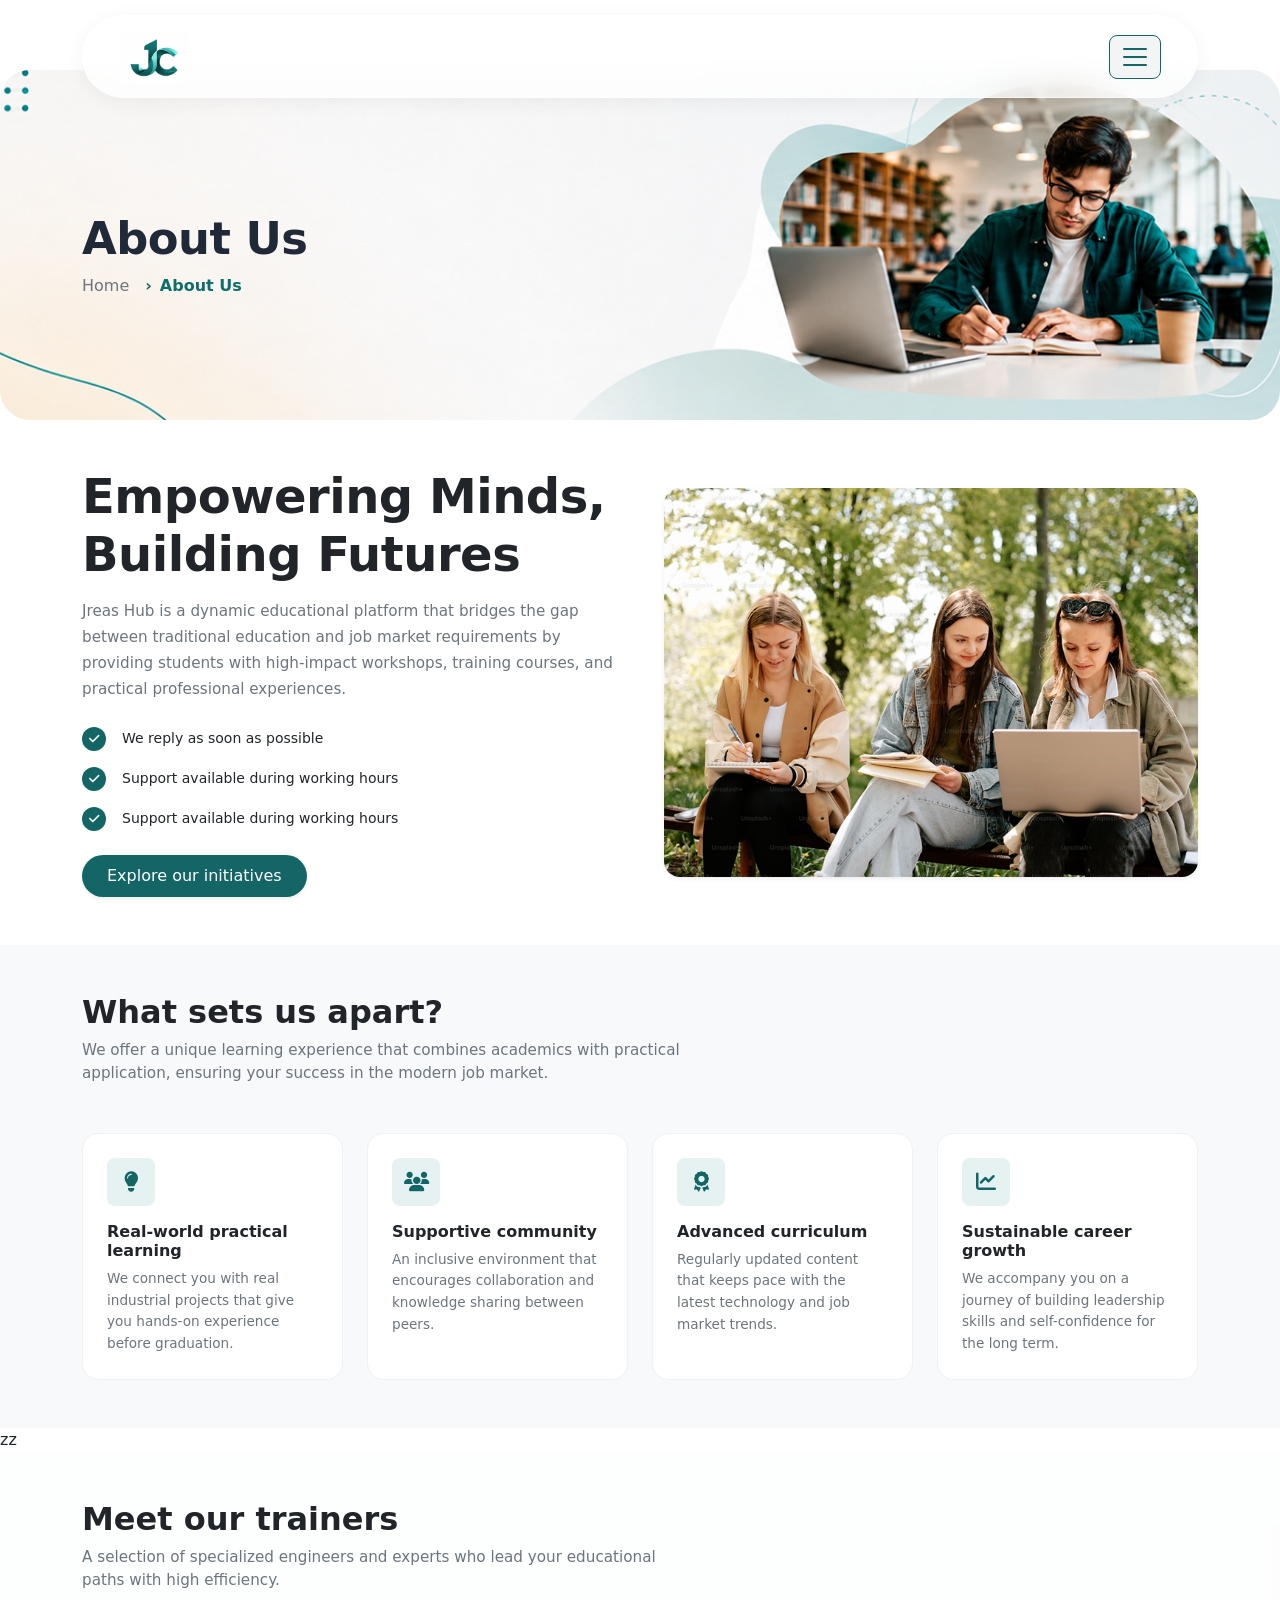
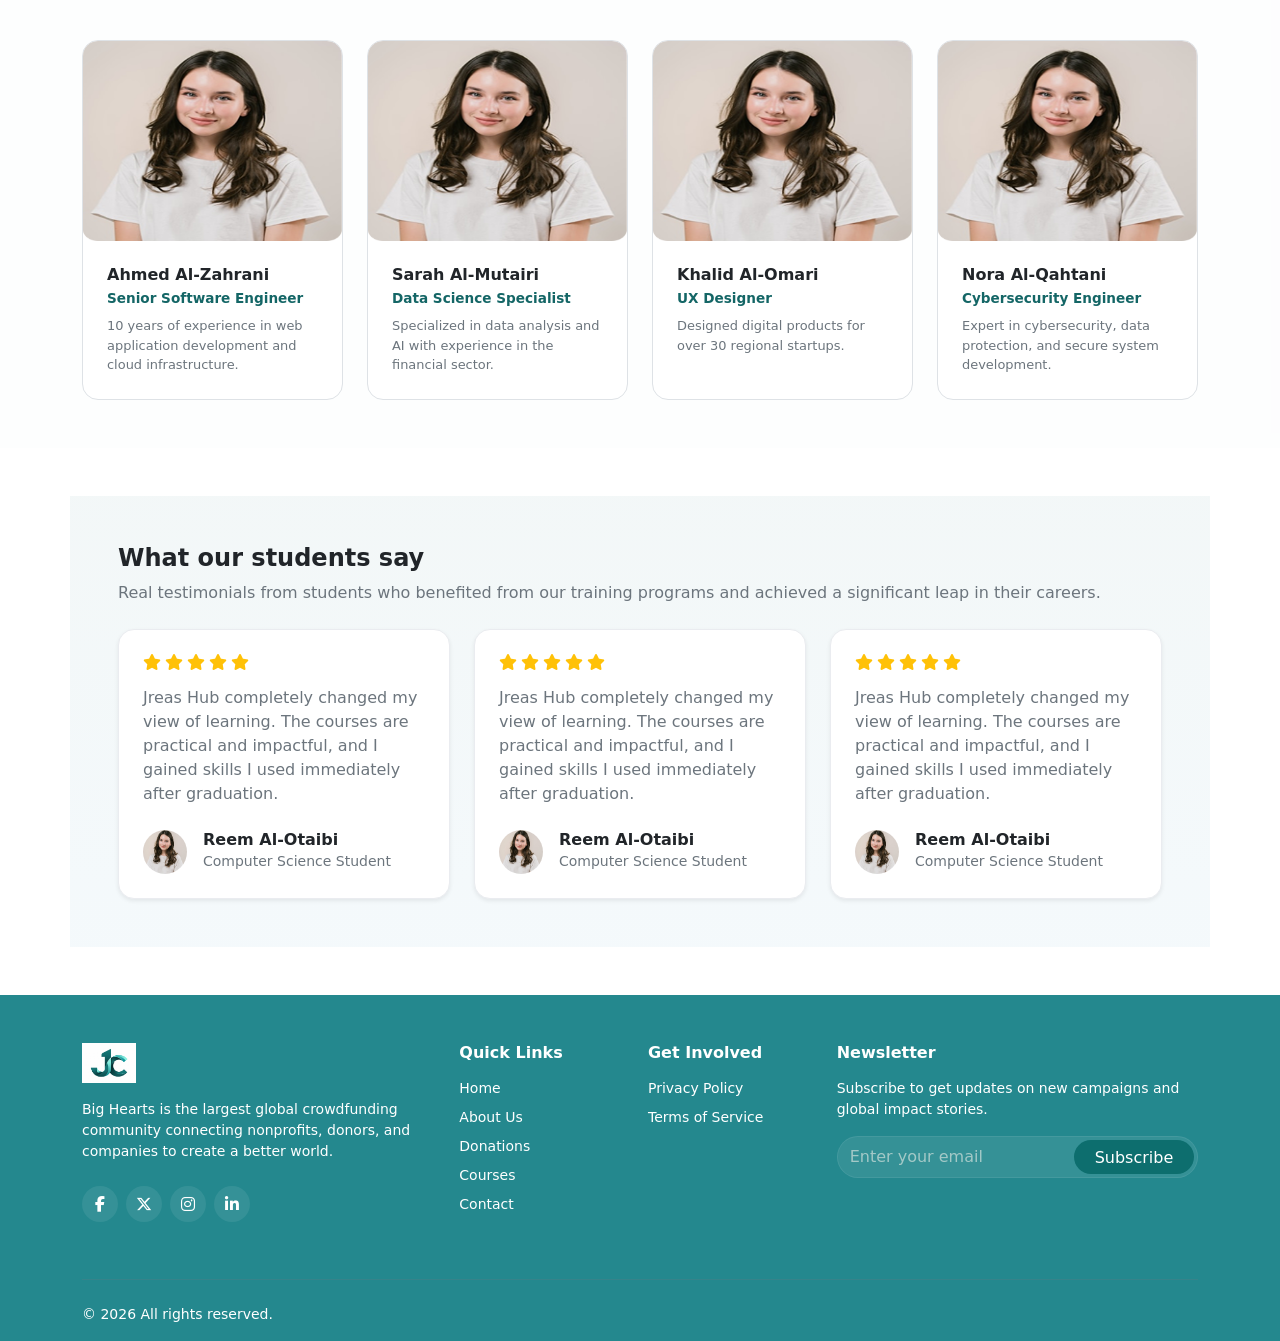
==== commit 1966ff71: "lastttt update" ====
--- a/About.html
+++ b/About.html
@@ -2,7 +2,7 @@
 <html>
 
 <head>
-	<title>JreasHub</title>
+	<title>Jreas Coop</title>
     <meta charset="utf-8">
     <link rel="stylesheet" href="https://cdnjs.cloudflare.com/ajax/libs/font-awesome/6.5.1/css/all.min.css" />
      <meta name="viewport"  content="width=device-width, initial-scale=1">
@@ -24,7 +24,7 @@
         <nav class="navbar navbar-expand-xxl navbar-dark">
           <div class="container-fluid">
             <a class="navbar-brand" href="index.html">
-              <img src="assets/img/5 3.png" alt=""  class="d-inline-block align-text-top">
+              <img src="assets/img/loggggggggggggo.jfif" alt="Jreas Coop logo" height="52" class="d-inline-block align-text-top object-fit-contain">
             </a>
             <button class="navbar-toggler" type="button" aria-label="Toggle navigation">
               <span class="navbar-toggler-icon"></span>
@@ -91,7 +91,7 @@
                   </a>
 
                   <!-- (Donate Button) -->
-                  <a href="#" class="btn btn-teal px-4 py-2 rounded-pill fw-medium">
+                  <a href="https://givebutter.com/gaza-wifi-center-jreas-labs-hirdy3" class="btn btn-teal px-4 py-2 rounded-pill fw-medium">
                     Donate
                   </a>
 
@@ -412,7 +412,7 @@
         <!-- العمود الأول: اللوجو والوصف -->
         <div class="col-lg-4 col-md-6">
           <div class="footer-brand mb-3 d-flex align-items-center gap-2">
-            <img src="assets/img/5 3.png" alt="Pan Logo" height="40" class="object-fit-contain">
+            <img src="assets/img/loggggggggggggo.jfif" alt="Jreas Coop logo" height="40" class="object-fit-contain">
           </div>
           <p class="text-light-teal small mb-4 pe-lg-3">
             Big Hearts is the largest global crowdfunding community connecting nonprofits, donors, and companies to create a better world.
@@ -481,10 +481,8 @@
   <script src="assets/js/owl.carousel.min.js"></script>
 	<script src="assets/js/main.js"></script>
   <script src="assets/js/jquery3.3.1.js"></script>
-<!-- 2. Bootstrap 5 Bundle CDN (يحل مشكلة الـ Popper نهائياً ويشغل الـ Dropdown) -->
 <script src="https://cdn.jsdelivr.net/npm/bootstrap@5.3.3/dist/js/bootstrap.bundle.min.js"></script>
 
-<!-- 3. ملفك الشخصي مع حماية تحميل العناصر -->
 </body>
 
 </html>
--- a/assets/css/style.css
+++ b/assets/css/style.css
@@ -1,6 +1,100 @@
 body{
     direction: ltr;
      }
+
+/* Jreas Coop landing page */
+.coop-page {
+  --coop-ink: #071a35;
+  --coop-blue: #0875d1;
+  --coop-cyan: #1da9cf;
+  background: linear-gradient(130deg, #ffffff 0%, #f8fbfd 48%, #e9f5fb 100%);
+  color: var(--coop-ink);
+  font-family: 'Manrope', sans-serif;
+  min-height: 100vh;
+}
+
+.coop-header { position: relative; z-index: 10; padding: 14px 5.2% 0; }
+.coop-nav { min-height: 68px; padding: 0 28px; background: rgba(255, 255, 255, 0.88); border: 1px solid rgba(255, 255, 255, 0.8); border-radius: 15px; box-shadow: 0 10px 28px rgba(38, 75, 100, 0.08); backdrop-filter: blur(12px); }
+.coop-nav-inner { min-height: 68px; }
+.coop-brand img { display: block; width: 86px; height: 52px; object-fit: contain; }
+.coop-links { gap: 25px; }
+.coop-links .nav-link { position: relative; padding: 24px 0 21px; color: #142235; font-size: 12px; font-weight: 600; }
+.coop-links .nav-link:hover, .coop-links .nav-link.is-active { color: #071a35; }
+.coop-links .nav-link.is-active::after { position: absolute; right: 0; bottom: 15px; left: 0; height: 2px; border-radius: 2px; background: var(--coop-blue); content: ''; }
+.coop-actions { display: flex; align-items: center; gap: 28px; }
+.coop-contact-button, .coop-primary-button { display: inline-flex; align-items: center; gap: 10px; border-radius: 999px; background: linear-gradient(135deg, #0b84d9, #075db7); color: #fff; font-size: 12px; font-weight: 700; text-decoration: none; box-shadow: 0 7px 13px rgba(8, 117, 209, 0.22); }
+.coop-contact-button { padding: 12px 21px; }
+.coop-contact-button:hover, .coop-primary-button:hover { color: #fff; transform: translateY(-1px); }
+.coop-language { display: inline-flex; align-items: center; gap: 8px; padding: 0; border: 0; background: transparent; color: #172536; font-size: 12px; font-weight: 600; }
+.coop-language .fa-globe { font-size: 16px; }
+.coop-language .fa-chevron-down { font-size: 8px; }
+.coop-toggler { border: 0; color: var(--coop-ink); }
+
+.coop-hero { overflow: hidden; padding: 46px 5.2% 24px; }
+.coop-hero-inner { max-width: 1390px; margin: 0 auto; }
+.coop-copy { position: relative; z-index: 2; padding: 42px 0 120px 1.5%; }
+.coop-copy h1 { max-width: 535px; margin: 0 0 23px; color: var(--coop-ink); font-size: clamp(42px, 4.35vw, 72px); font-weight: 800; letter-spacing: -2.2px; line-height: 1.05; }
+.coop-copy h1 span { color: var(--coop-cyan); }
+.coop-copy > p { max-width: 430px; margin-bottom: 27px; color: #536174; font-size: 15px; line-height: 1.65; }
+.coop-hero-buttons { display: flex; flex-wrap: wrap; gap: 16px; }
+.coop-primary-button { padding: 14px 23px; }
+.coop-secondary-button { display: inline-flex; align-items: center; justify-content: center; padding: 13px 25px; border: 1px solid #142235; border-radius: 999px; color: #142235; font-size: 12px; font-weight: 700; text-decoration: none; }
+.coop-secondary-button:hover { background: #fff; color: var(--coop-blue); }
+.coop-principles { display: flex; flex-wrap: wrap; gap: 0; margin-top: 46px; }
+.coop-principles span { display: inline-flex; align-items: center; gap: 9px; padding: 0 24px; border-right: 1px solid #ced8e0; color: #263546; font-size: 12px; font-weight: 600; }
+.coop-principles span:first-child { padding-left: 0; }
+.coop-principles span:last-child { border-right: 0; }
+.coop-principles i { color: #122942; font-size: 20px; }
+.coop-visual-column { position: relative; min-height: 540px; }
+.coop-hero-image-wrap { position: absolute; top: -20px; right: -10%; bottom: -16px; left: -5%; overflow: hidden; border-radius: 24px 0 0 24px; box-shadow: 0 24px 50px rgba(38, 75, 100, 0.2); }
+.coop-hero-image { width: 100%; height: 100%; object-fit: cover; object-position: 87% center; }
+.coop-features { position: relative; z-index: 3; margin-top: -15px; }
+.coop-feature-card { display: flex; align-items: center; min-height: 104px; padding: 18px 20px; border: 1px solid rgba(214, 226, 233, 0.76); border-radius: 14px; background: rgba(255, 255, 255, 0.95); box-shadow: 0 12px 26px rgba(30, 76, 104, 0.12); }
+.coop-feature-icon { display: grid; flex: 0 0 48px; width: 48px; height: 48px; margin-right: 15px; place-items: center; border: 1px solid #d2e6ee; border-radius: 11px; color: #083f61; font-size: 21px; }
+.coop-feature-card h2 { margin: 0 0 5px; color: #0e1e32; font-size: 14px; font-weight: 800; }
+.coop-feature-card p { margin: 0; color: #718091; font-size: 11px; line-height: 1.35; }
+.coop-anchor-section { height: 1px; }
+
+@media (max-width: 1199.98px) {
+  .coop-links { gap: 15px; }
+  .coop-actions { gap: 16px; }
+  .coop-copy { padding-bottom: 90px; }
+  .coop-visual-column { min-height: 470px; }
+}
+
+@media (max-width: 991.98px) {
+  .coop-header { padding: 10px 4%; }
+  .coop-nav { padding: 0 18px; }
+  .coop-nav-inner { align-items: center; }
+  .coop-links { gap: 0; padding-top: 15px; }
+  .coop-links .nav-link { padding: 9px 0; }
+  .coop-links .nav-link.is-active::after { bottom: 4px; left: 0; right: auto; width: 26px; }
+  .coop-actions { justify-content: flex-start; padding: 12px 0 18px; }
+  .coop-hero { padding: 28px 4% 20px; }
+  .coop-copy { padding: 20px 0 40px; }
+  .coop-copy h1 { font-size: clamp(42px, 8vw, 65px); }
+  .coop-visual-column { min-height: 470px; }
+  .coop-hero-image-wrap { right: 0; left: 0; border-radius: 22px; }
+  .coop-features { margin-top: 18px; }
+}
+
+@media (max-width: 575.98px) {
+  .coop-header { padding-right: 14px; padding-left: 14px; }
+  .coop-nav { border-radius: 12px; }
+  .coop-brand img { width: 74px; height: 46px; }
+  .coop-actions { flex-wrap: wrap; gap: 16px; }
+  .coop-contact-button { padding: 10px 16px; }
+  .coop-hero { padding: 14px 14px 20px; }
+  .coop-copy h1 { font-size: 43px; letter-spacing: -1.4px; }
+  .coop-copy > p { font-size: 13px; }
+  .coop-principles { gap: 14px 0; margin-top: 34px; }
+  .coop-principles span { padding: 0 13px; font-size: 10px; }
+  .coop-principles span:first-child { padding-left: 0; }
+  .coop-principles i { font-size: 16px; }
+  .coop-visual-column { min-height: 335px; }
+  .coop-hero-image-wrap { top: 0; bottom: 0; }
+  .coop-feature-card { min-height: 88px; }
+}
 /* .bg-dark {
     --bs-bg-opacity: 1;
     background-color: rgba(var(--bs-dark-rgb), var(--bs-bg-opacity)) !important;
@@ -11,6 +105,54 @@
   --sky-blue: #cbe5f7;
   --accent-yellow: #ffc107;
 }
+
+/* Shared glass navigation used across every page. */
+.header.fixed-top {
+  padding: 15px 0;
+  transition: all 0.4s ease-in-out;
+  background: transparent;
+}
+
+.header .navbar {
+  background: rgba(255, 255, 255, 0.75);
+  backdrop-filter: blur(12px);
+  -webkit-backdrop-filter: blur(12px);
+  border: 1px solid rgba(255, 255, 255, 0.6);
+  border-radius: 50px;
+  padding: 8px 24px;
+  box-shadow: 0 4px 20px rgba(0, 0, 0, 0.05);
+  transition: all 0.4s ease-in-out;
+}
+
+.header.scrolled,
+.header:has(.navbar.scrollNavbar) {
+  padding: 10px 0;
+}
+
+.header.scrolled .navbar,
+.header .navbar.scrollNavbar {
+  background: rgba(255, 255, 255, 0.88);
+  border-radius: 40px;
+  box-shadow: 0 10px 30px rgba(0, 0, 0, 0.1);
+}
+
+@media (max-width: 991px) {
+  .header .navbar {
+    border-radius: 20px;
+  }
+}
+
+@media (max-width: 575px) {
+  .header.fixed-top {
+    padding-right: 14px;
+    padding-left: 14px;
+  }
+
+  .header .navbar {
+    border-radius: 12px;
+  }
+}
+
  .header .logo img{
     height:35px;
     width: 100px;
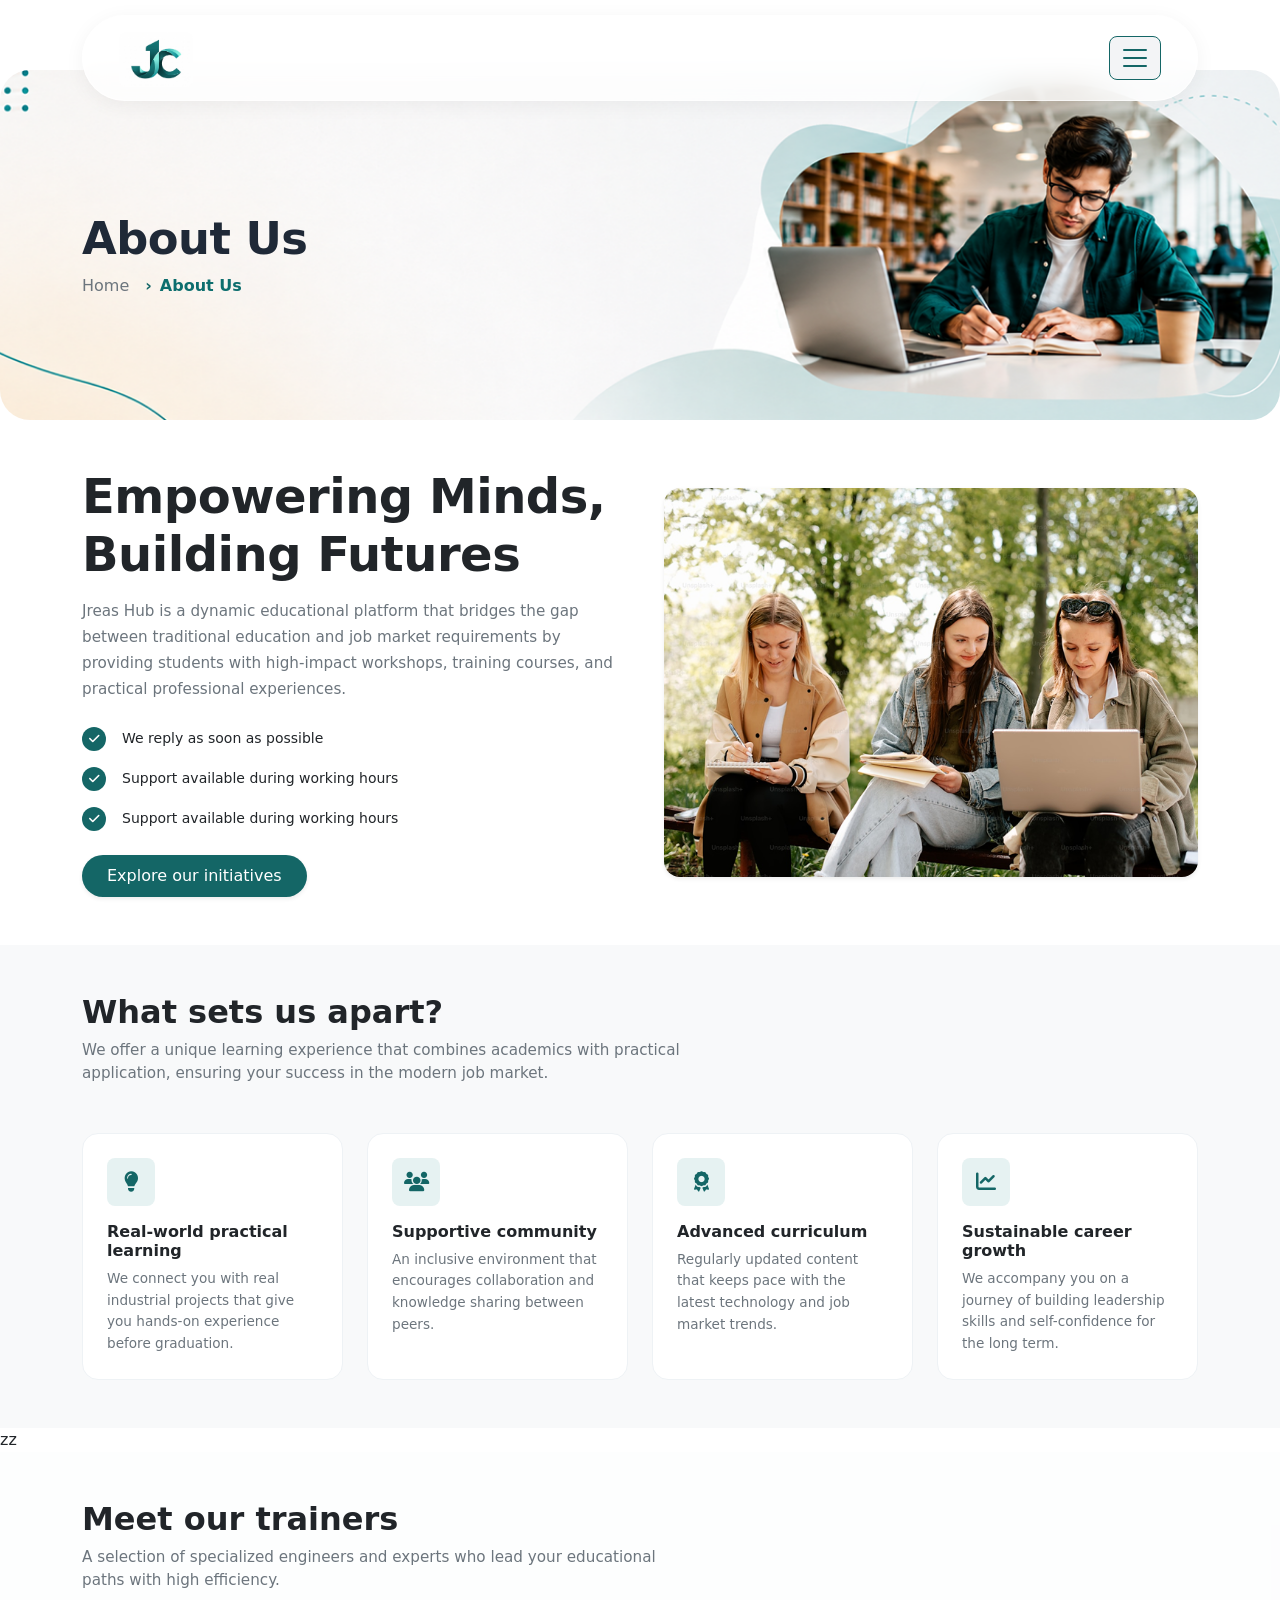
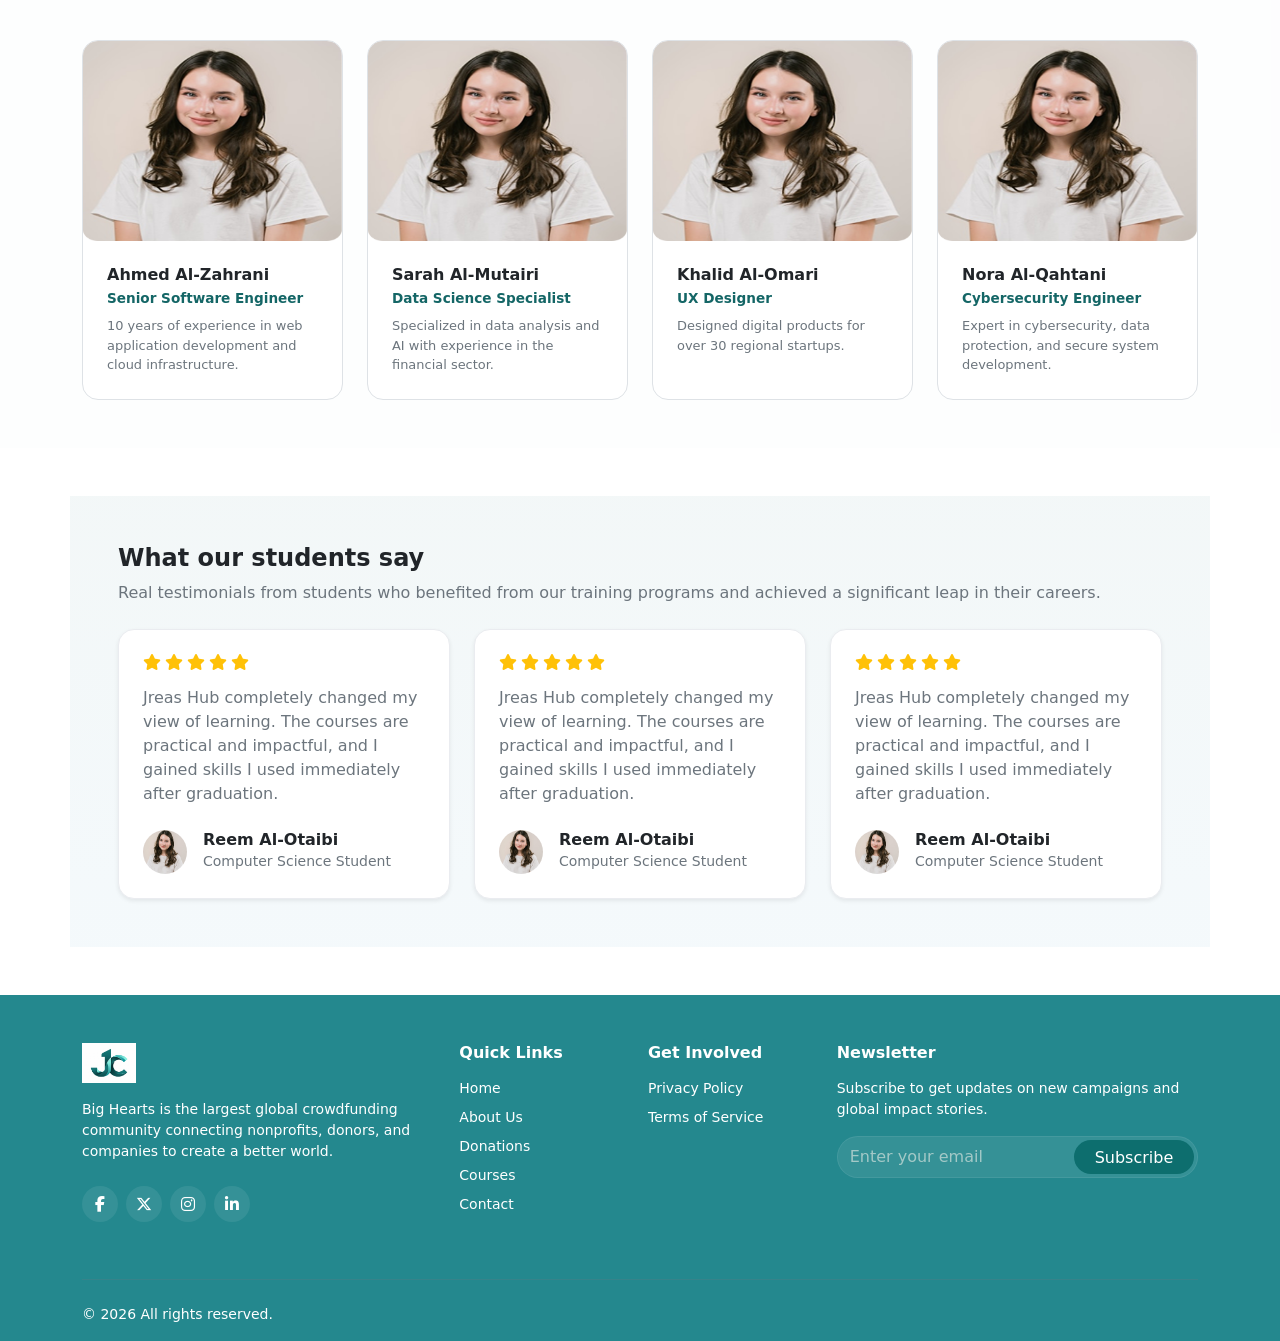
==== commit 366e4740: "updatee now" ====
--- a/About.html
+++ b/About.html
@@ -19,87 +19,70 @@
 		<i class="fas fa-arrow-up"></i>
 	</a>
   <!-- header Section -->
-  <section class="header fixed-top ">
-     <div class="container">
-        <nav class="navbar navbar-expand-xxl navbar-dark">
-          <div class="container-fluid">
-            <a class="navbar-brand" href="index.html">
-              <img src="assets/img/loggggggggggggo.jfif" alt="Jreas Coop logo" height="52" class="d-inline-block align-text-top object-fit-contain">
-            </a>
-            <button class="navbar-toggler" type="button" aria-label="Toggle navigation">
-              <span class="navbar-toggler-icon"></span>
-            </button>
-            <div class="collapse navbar-collapse" id="navbarsExampleXxl">
-              <ul class="navbar-nav m-auto mb-2 mb-xl-0">
-                <li class="nav-item">
-                  <a class="nav-link active" aria-current="page" href="index.html">Home</a>
-                </li>
-                <li class="nav-item">
-                  <a class="nav-link" href="Donation.html">Donation</a>
-                </li>
-                <li class="nav-item dropdown">
-                  <a 
-                    class="nav-link dropdown-toggle custom-dropdown-toggle text-dark" 
-                    href="#" 
-                    id="servicesDropdown" 
-                    role="button" 
-                    data-bs-toggle="dropdown" 
-                    aria-expanded="false"
-                  >
-                    Services
-                    <i class="fa-solid fa-chevron-down ms-1 dropdown-icon" style="font-size: 0.8em;"></i>  
-                  </a>
-                  <ul class="dropdown-menu custom-dropdown-menu border-0 shadow-sm rounded-3" aria-labelledby="servicesDropdown">
-                    <li><a class="dropdown-item py-2 px-3" href="cources.html">Courses</a></li>
-                    <li><a class="dropdown-item py-2 px-3" href="workshops.html">Workshops</a></li>
-                    <li><a class="dropdown-item py-2 px-3" href="university-training.html">University Training</a></li>
-                    <li><a class="dropdown-item py-2 px-3" href="Initiatives.html">Initiatives</a></li>
-                  </ul>
-                </li>
-                <li class="nav-item">
-                  <a class="nav-link" href="About.html">About Us</a>
-                </li>
-                <li class="nav-item">
-                  <a class="nav-link" href="Contact.html">Contact</a>
-                </li>
-              
-              </ul>
-              <div class=" nav-icon d-flex align-items-center justify-content-center gap-3">
-        
-                <div class="search-container position-relative d-flex align-items-center">
-                  <input type="text" class="search-input-field form-control rounded-pill ps-3 pe-4" id="searchInputField" placeholder="Search...">
-                  
-                  <button class="search-action-btn border-0 shadow-none" id="searchTriggerBtn" type="button" aria-label="Search">
-                    <i class="fa-solid fa-magnifying-glass"></i>
-                  </button>
-                </div>
-
-                  <!-- lan -->
-                  <div class="dropdown language-dropdown">
-                    <button class="lang-action-btn border-0 shadow-none dropdown-toggle" type="button" id="languageDropdown" data-bs-toggle="dropdown" aria-expanded="false" aria-label="Change Language">
-                      <i class="fa-solid fa-globe"></i>
-                    </button>
-                    <ul class="dropdown-menu custom-lang-menu border-0 shadow-sm rounded-3 mt-2" aria-labelledby="languageDropdown">
-                      <li><a class="dropdown-item py-1 px-2 fs-9" href="#">English</a></li>
-                      <li><a class="dropdown-item py-1 px-2 fs-9" href="#">العربية</a></li>
-                    </ul>
-                  </div>
-                  <!-- login/signup -->
-                  <a href="#" class="d-flex align-items-center gap-2 text-decoration-none text-dark ms-1 me-2">
-                    <img src="assets/img/Ellipse 1.png" alt="User Profile" class="rounded-circle object-fit-cover" >
-                    <span class="fw-medium small">Sign in</span>
-                  </a>
-
-                  <!-- (Donate Button) -->
-                  <a href="https://givebutter.com/gaza-wifi-center-jreas-labs-hirdy3" class="btn btn-teal px-4 py-2 rounded-pill fw-medium">
-                    Donate
-                  </a>
-
-                </div>
-            </div>
-          </div>
-        </nav>
-     </div>
+    <!-- Header Section -->
+  <section class="header fixed-top" id="mainHeader">
+    <div class="container">
+      <nav class="navbar navbar-expand-xxl navbar-dark">
+        <div class="container-fluid">
+          <a class="navbar-brand" href="index.html">
+            <img src="assets/img/loggggggggggggo.jfif" alt="Logo" class="d-inline-block align-text-top" style="height: 55px; width: auto; border-radius: 8px;">
+          </a>
+          <button class="navbar-toggler" type="button" aria-label="Toggle navigation">
+            <span class="navbar-toggler-icon"></span>
+          </button>
+          <div class="collapse navbar-collapse" id="navbarsExampleXxl">
+            <ul class="navbar-nav m-auto mb-2 mb-xl-0">
+              <li class="nav-item">
+                <a class="nav-link active" aria-current="page" href="index.html">Home</a>
+              </li>
+              <li class="nav-item">
+                <a class="nav-link" href="Contact.html">JreasLab</a>
+              </li>
+              <li class="nav-item">
+                <a class="nav-link" href="Donation.html">Donation</a>
+              </li>
+              <li class="nav-item dropdown">
+                <a class="nav-link dropdown-toggle custom-dropdown-toggle text-dark" href="#" id="servicesDropdown" role="button" data-bs-toggle="dropdown" aria-expanded="false">
+                  Services
+                  <i class="fa-solid fa-chevron-down ms-1 dropdown-icon" style="font-size: 0.8em;"></i>  
+                </a>
+                <ul class="dropdown-menu custom-dropdown-menu border-0 shadow-sm rounded-3" aria-labelledby="servicesDropdown">
+                  <li><a class="dropdown-item py-2 px-3" href="cources.html">Courses</a></li>
+                  <li><a class="dropdown-item py-2 px-3" href="workshops.html">Workshops</a></li>
+                  <li><a class="dropdown-item py-2 px-3" href="university-training.html">University Training</a></li>
+                  <li><a class="dropdown-item py-2 px-3" href="Initiatives.html">Initiatives</a></li>
+                </ul>
+              </li>
+              <li class="nav-item">
+                <a class="nav-link" href="About.html">About Us</a>
+              </li>
+              <li class="nav-item">
+                <a class="nav-link" href="Contact.html">Contact</a>
+              </li>
+            </ul>
+
+
+              <!-- Language Dropdown -->
+              <div class="dropdown language-dropdown">
+                <button class="lang-action-btn border-0 shadow-none dropdown-toggle" type="button" id="languageDropdown" data-bs-toggle="dropdown" aria-expanded="false" aria-label="Change Language">
+                  <i class="fa-solid fa-globe"></i>
+                </button>
+                <ul class="dropdown-menu custom-lang-menu border-0 shadow-sm rounded-3 mt-2" aria-labelledby="languageDropdown">
+                  <li><a class="dropdown-item py-1 px-2 fs-9" href="#">English</a></li>
+                  <li><a class="dropdown-item py-1 px-2 fs-9" href="#">العربية</a></li>
+                </ul>
+              </div>
+
+            
+              <!-- Donate Button -->
+              <a href="https://givebutter.com/gaza-wifi-center-jreas-labs-hirdy3" class="btn btn-teal px-4 py-2 rounded-pill fw-medium">
+                Donate
+              </a>
+            </div>
+          </div>
+        </div>
+      </nav>
+    </div>
   </section>
 <!--  -->
    <section class="courses-banner ">
